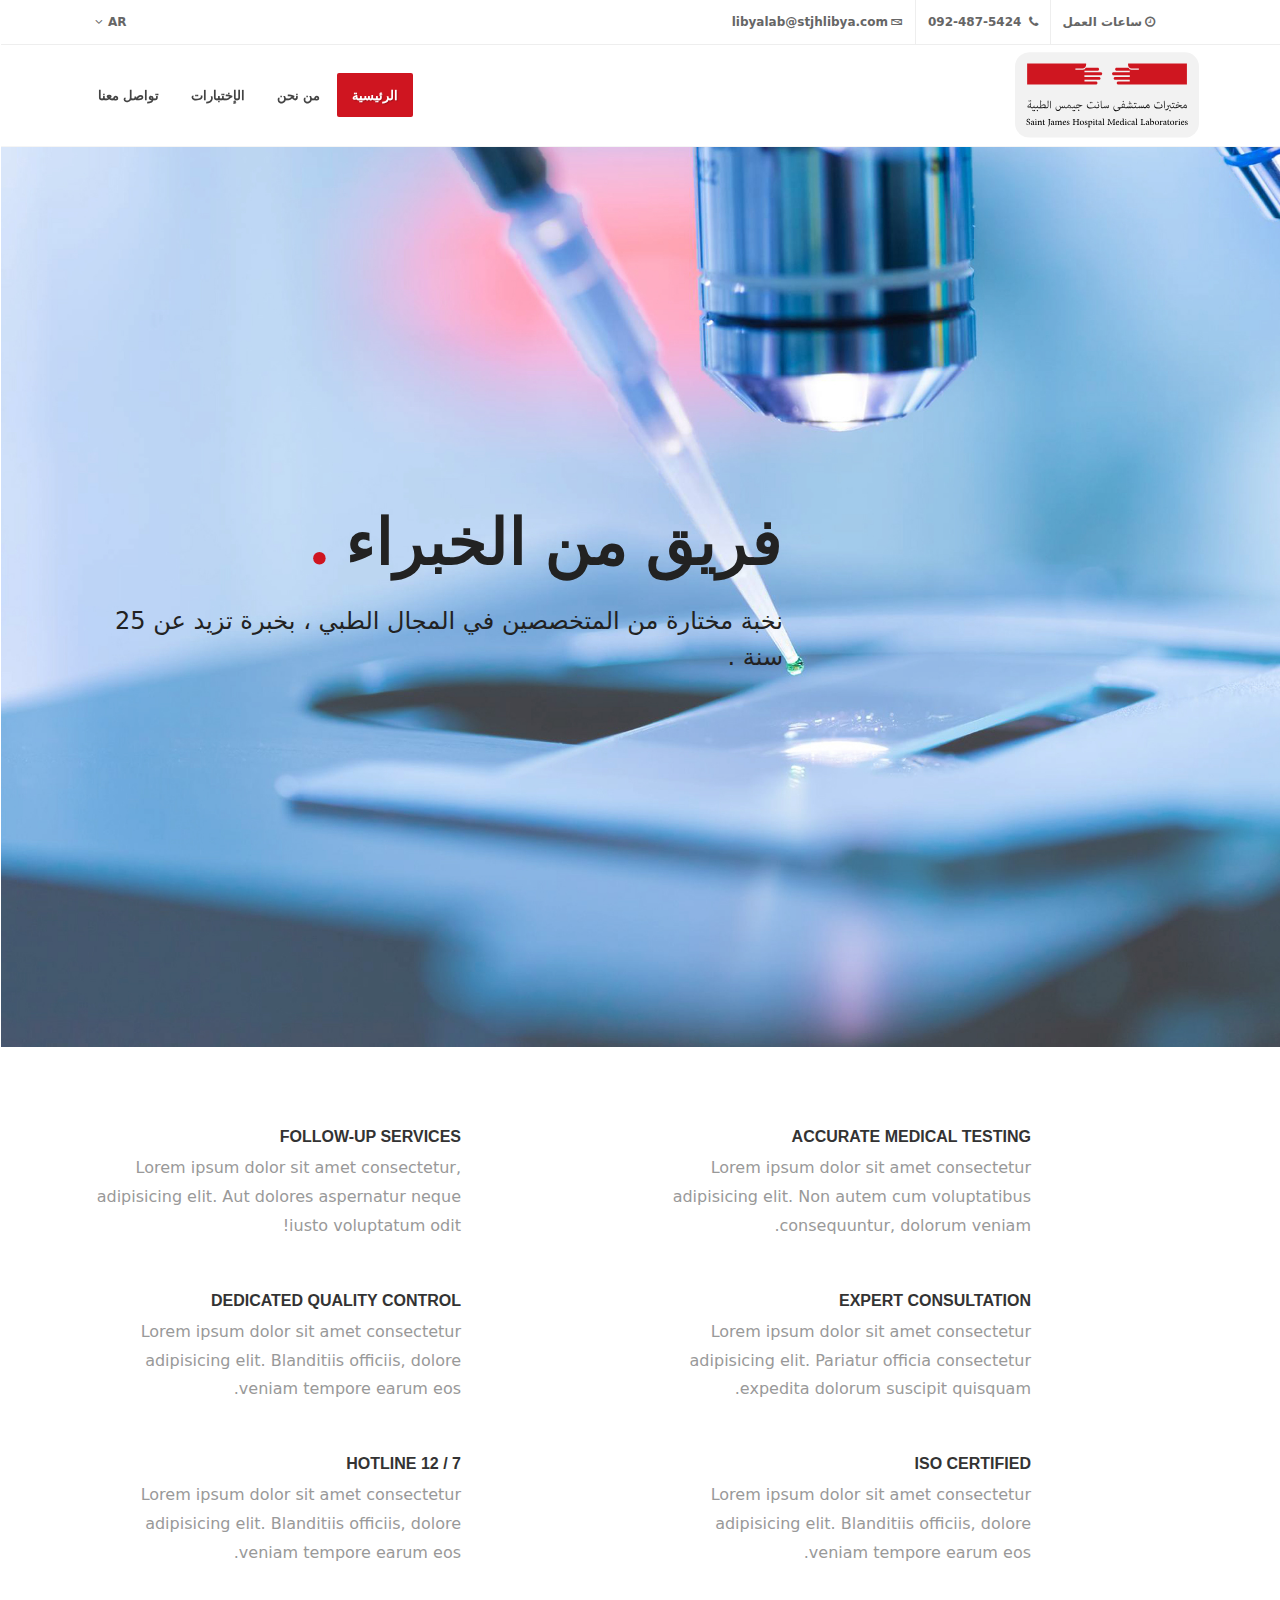
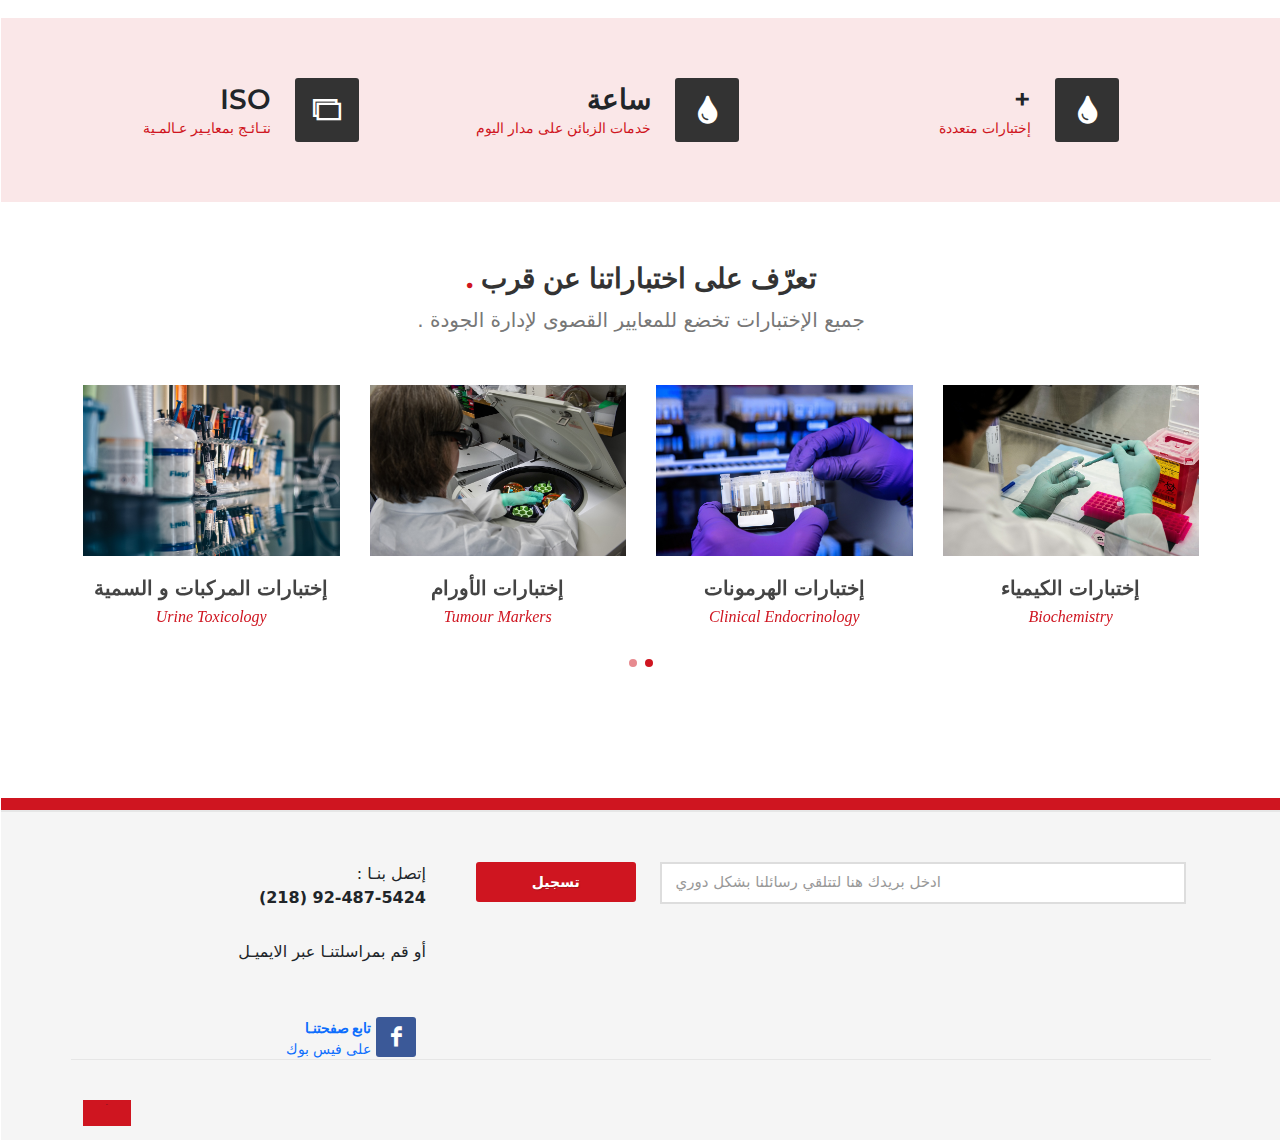
==== index.html @ 2f7a7bb4 "Add files via upload" ====
<!DOCTYPE html>
<html dir="rtl" lang="en-US">

<head>

	<meta http-equiv="content-type" content="text/html; charset=utf-8" />
	<meta name="author" content="3LM4Nd0d63//Crucible Graphics" />
	<meta name="author" content="sjhml" />
	<meta name="author" content="Saint James Hospital Medical Lab" />
	<meta name="author" content="Medical Lab Testing" />
	<meta name="author" content="Healthcare" />
	<meta name="author" content="Medical Analysis" />

	<!-- Stylesheets
	============================================= -->
	<link
		href="https://fonts.googleapis.com/css?family=Lato:300,400,400i,700|Montserrat:400,700|Crete+Round:400i&display=swap"
		rel="stylesheet" type="text/css" />
	<link rel="stylesheet" href="css/bootstrap.css" type="text/css" />
	<link rel="stylesheet" href="style.css" type="text/css" />
	<link rel="stylesheet" href="css/swiper.css" type="text/css" />

	<!-- Favicons
    ================================================== -->
	<link rel="shortcut icon" href="img/favicon.ico" type="image/x-icon">
	<link rel="apple-touch-icon" href="img/apple-touch-icon.png">
	<link rel="apple-touch-icon" sizes="72x72" href="img/apple-touch-icon-72x72.png">
	<link rel="apple-touch-icon" sizes="114x114" href="img/apple-touch-icon-114x114.png">

	<!-- Medical Demo Specific Stylesheet -->
	<link rel="stylesheet" href="medical/medical.css" type="text/css" />
	<!-- / -->

	<link rel="stylesheet" href="css/dark.css" type="text/css" />
	<link rel="stylesheet" href="css/font-icons.css" type="text/css" />
	<link rel="stylesheet" href="medical/css/medical-icons.css" type="text/css" />
	<link rel="stylesheet" href="css/animate.css" type="text/css" />
	<link rel="stylesheet" href="css/magnific-popup.css" type="text/css" />

	<link rel="stylesheet" href="medical/fonts.css" type="text/css" />

	<meta name="viewport" content="width=device-width, initial-scale=1" />

	<link rel="stylesheet" href="css/colors.css">

	<link rel="stylesheet" href="css/bootstrap-rtl.css">
	<link rel="stylesheet" href="style-rtl.css">

	<link rel="stylesheet" href="css/custom.css" type="text/css" />

	<!-- Document Title
	============================================= -->
	<!-- <title>مختبر مستشفى سانت جيمس الطبي</title> -->
	<title>الصفحة الرئيسية sjhml</title>

</head>

<body class="stretched page-transition rtl"
	data-loader-html="<div id='css3-spinner-svg-pulse-wrapper'><svg id='css3-spinner-svg-pulse' version='1.2' height='210' width='550' xmlns='https://www.w3.org/2000/svg' viewport='0 0 60 60' xmlns:xlink='https://www.w3.org/1999/xlink'><path id='css3-spinner-pulse' stroke='#DE6262' fill='none' stroke-width='2' stroke-linejoin='round' d='M0,90L250,90Q257,60 262,87T267,95 270,88 273,92t6,35 7,-60T290,127 297,107s2,-11 10,-10 1,1 8,-10T319,95c6,4 8,-6 10,-17s2,10 9,11h210' /></svg></div>">

	<!-- Document Wrapper
	============================================= -->
	<div id="wrapper" class="clearfix">

		<!-- Top Bar
		============================================= -->
		<div id="top-bar">
			<div class="container clearfix">

				<div class="row justify-content-between">
					<div class="col-12 col-md-auto d-none d-md-flex">

						<!-- Top Links
						============================================= -->
						<div class="top-links">
							<ul class="top-links-container">
								<li class="top-links-item">
									<a href="contact.html#content"><i class="icon-time"></i>ساعات العمل</a>
								</li>
								<li class="top-links-item">
									<a href="#"><i class="icon-phone3"></i> 092-487-5424</a>
								</li>
								<li class="top-links-item">
									<a href="contact.html#content" class="nott"><i
											class="icon-envelope2"></i>libyalab@stjhlibya.com</a>
								</li>
							</ul>
						</div><!-- .top-links end -->

					</div>

					<div class="col-12 col-md-auto">

						<!-- Top Links
						============================================= -->
						<div class="top-links">
							<ul class="top-links-container">
								<li class="top-links-item"><a href="#">
										<!-- <img src="images/icons/flags/libyan-flag.svg"alt="Arabic">  -->
										AR</a>
									<ul class="top-links-sub-menu">
										<li class="top-links-item"><a href="#"><a href="#"><img
														src="images/icons/flags/british-flag.svg" alt="English"> EN</a>
										</li>
									</ul>
								</li>
							</ul>
						</div><!-- .top-links end -->

					</div>
				</div>

			</div>
		</div><!-- #top-bar end -->

		<!-- Header
		============================================= -->
		<header id="header" data-menu-padding="28" data-sticky-menu-padding="8">
			<div id="header-wrap">
				<div class="container">
					<div class="header-row">

						<!-- Logo
						============================================= -->
						<div id="logo">
							<a href="index.html" class="standard-logo"><img src="medical/images/logo-medical.svg"
									alt="Canvas Logo"></a>
							<a href="index.html" class="retina-logo"><img src="medical/images/logo-medical@2x.svg"
									alt="Canvas Logo"></a>
						</div><!-- #logo end -->

						<div id="primary-menu-trigger">
							<svg class="svg-trigger" viewBox="0 0 100 100">
								<path
									d="m 30,33 h 40 c 3.722839,0 7.5,3.126468 7.5,8.578427 0,5.451959 -2.727029,8.421573 -7.5,8.421573 h -20">
								</path>
								<path d="m 30,50 h 40"></path>
								<path
									d="m 70,67 h -40 c 0,0 -7.5,-0.802118 -7.5,-8.365747 0,-7.563629 7.5,-8.634253 7.5,-8.634253 h 20">
								</path>
							</svg>
						</div>

						<!-- Primary Navigation
						============================================= -->
						<nav class="primary-menu style-3 menu-spacing-margin">
							<ul class="menu-container">
								<li class="menu-item current"><a class="menu-link" href="index.html">
										<div>الرئيسية</div>
									</a></li>
								<li class="menu-item"><a class="menu-link" href="about.html">
										<div>من نحن</div>
									</a></li>
								<li class="menu-item"><a class="menu-link" href="tests.html">
										<div>الإختبارات</div>
									</a></li>
								<li class="menu-item"><a class="menu-link" href="contact.html">
										<div>تواصل معنا</div>
									</a></li>
							</ul>
						</nav><!-- #primary-menu end -->

					</div>
				</div>
			</div>
			<div class="header-wrap-clone"></div>
		</header><!-- #header end -->

		<!-- Slider
		============================================= -->
		<section id="slider" class="slider-element swiper_wrapper min-vh-50 min-vh-md-100" data-loop="true"
			data-autoplay="5000">
			<div class="slider-inner">

				<div class="swiper-container swiper-parent">

					<div class="swiper-wrapper">
						<div class="swiper-slide">
							<div class="container">
								<div class="slider-caption slider-caption-right" style="max-width: 700px;">
									<div>
										<h2 data-animate="flipInX">فريق من الخبراء<span> .</span></h2>
										<p class="d-none d-sm-block" data-animate="flipInX" data-delay="500">
											نخبة مختارة من المتخصصين في المجال الطبي ، بخبرة تزيد عن 25 سنة .
										</p>
									</div>
								</div>
							</div>
							<div class="swiper-slide-bg" style="background-image: url('medical/images/slider/1.jpg');">
							</div>
						</div>
						<div class="swiper-slide">
							<div class="container">
								<div class="slider-caption">
									<div>
										<h2 data-animate="zoomIn">إختبارات<span> دقيقة</span> .</h2>
										<p class="d-none d-sm-block" data-animate="zoomIn" data-delay="500">
											تحاليل طبية بمعايير عالمية . صحتكم في أيدٍ أمينة .
										</p>
									</div>
								</div>
							</div>
							<div class="swiper-slide-bg" style="background-image: url('medical/images/slider/2.jpg');">
							</div>
						</div>
					</div>

				</div>

			</div>
		</section><!-- #slider end -->

		<!-- Content
		============================================= -->
		<section id="content" style="border-bottom: 12.5px solid #cf1520;">
			<div class="content-wrap">
				<div class="container clearfix">

					<div class="row col-mb-50 mb-0">
						<div class="col-sm-8 col-md-6">
							<div class="feature-box fbox-plain">
								<div class="fbox-icon" data-animate="bounceIn">
									<!-- <a href="#"><i class="icon-medical-i-cardiology"></i></a> -->
									<a href="#"><img class="round-box-icon" style="max-width:3rem;"
											src="./images/icons/sjhml/favicon-dot-0.svg"></a>
								</div>
								<div class="fbox-content">
									<h3>Accurate Medical Testing</h3>
									<p>Lorem ipsum dolor sit amet consectetur adipisicing elit. Non autem cum
										voluptatibus consequuntur, dolorum veniam.</p>
								</div>
							</div>
						</div>

						<div class="col-sm-8 col-md-6">
							<div class="feature-box fbox-plain">
								<div class="fbox-icon" data-animate="bounceIn" data-delay="200">
									<!-- <a href="#"><i class="icon-medical-i-social-services"></i></a> -->
									<a href="#"><img class="round-box-icon" style="max-width:3rem;"
											src="./images/icons/sjhml/favicon-dot-0.svg"></a>
								</div>
								<div class="fbox-content">
									<h3>Follow-Up Services</h3>
									<p>Lorem ipsum dolor sit amet consectetur, adipisicing elit. Aut dolores aspernatur
										neque iusto voluptatum odit!</p>
								</div>
							</div>
						</div>

						<div class="col-sm-8 col-md-6">
							<div class="feature-box fbox-plain">
								<div class="fbox-icon" data-animate="bounceIn" data-delay="400">
									<!-- <a href="#"><i class="icon-medical-i-neurology"></i></a> -->
									<a href="#"><img class="round-box-icon" style="max-width:3rem;"
											src="./images/icons/sjhml/favicon-dot-0.svg"></a>
								</div>
								<div class="fbox-content">
									<h3>Expert Consultation</h3>
									<p>Lorem ipsum dolor sit amet consectetur adipisicing elit. Pariatur officia
										consectetur expedita dolorum suscipit quisquam.</p>
								</div>
							</div>
						</div>

						<div class="col-sm-8 col-md-6">
							<div class="feature-box fbox-plain">
								<div class="fbox-icon" data-animate="bounceIn">
									<!-- <a href="#"><i class="icon-medical-i-dental"></i></a> -->
									<a href="#"><img class="round-box-icon" style="max-width:3rem;"
											src="./images/icons/sjhml/favicon-dot-0.svg"></a>
								</div>
								<div class="fbox-content">
									<h3>Dedicated Quality Control</h3>
									<p>Lorem ipsum dolor sit amet consectetur adipisicing elit. Blanditiis officiis,
										dolore veniam tempore earum eos.</p>
								</div>
							</div>
						</div>

						<div class="col-sm-8 col-md-6">
							<div class="feature-box fbox-plain">
								<div class="fbox-icon" data-animate="bounceIn" data-delay="200">
									<!-- <a href="#"><i class="icon-medical-i-imaging-root-category"></i></a> -->
									<a href="#"><img class="round-box-icon" style="max-width:3rem;"
											src="./images/icons/sjhml/favicon-dot-0.svg"></a>
								</div>
								<div class="fbox-content">
									<h3>ISO Certified</h3>
									<p>Lorem ipsum dolor sit amet consectetur adipisicing elit. Blanditiis officiis,
										dolore veniam tempore earum eos.</p>
								</div>
							</div>
						</div>

						<div class="col-sm-8 col-md-6">
							<div class="feature-box fbox-plain">
								<div class="fbox-icon" data-animate="bounceIn" data-delay="400">
									<!-- <a href="#"><i class="icon-medical-i-ambulance"></i></a> -->
									<a href="#"><img class="round-box-icon" style="max-width:3rem;"
											src="./images/icons/sjhml/favicon-dot-0.svg"></a>
								</div>
								<div class="fbox-content">
									<h3>Hotline 12 / 7</h3>
									<p>Lorem ipsum dolor sit amet consectetur adipisicing elit. Blanditiis officiis,
										dolore veniam tempore earum eos.</p>
								</div>
							</div>
						</div>
					</div>

				</div>

				<!-- <div class="section row p-0 align-items-stretch dark topmargin-sm">
					<div class="col-lg-5"
					style="background: url('medical/images/section-bg.jpg') center center no-repeat; background-size: cover; min-height: 250px;">
						<div>&nbsp;</div>
					</div>
					<div id="booking-appointment-form" class="col-lg-7 p-0">
						<div class="bg-color form-widget col-padding" data-loader="button">
							<h2>احجز موعدك القادم .</h2>
							<div class="form-result"></div>
							<form class="row mb-0" id="template-medical-form" name="template-medical-form"
								action="include/form.php" method="post">
								<div class="form-process">
									<div class="css3-spinner">
										<div class="css3-spinner-scaler"></div>
									</div>
								</div>
								<div class="col-md-8 form-group">
									<label for="template-medical-name">الإسم :</label>
									<input type="text" id="template-medical-name" name="template-medical-name"
									class="form-control not-dark required" value="">
								</div>
								<div class="col-md-4 form-group">
									<label for="template-medical-phone">الهاتف :</label>
									<input type="text" id="template-medical-phone" name="template-medical-phone"
										class="form-control not-dark required" value="">
									</div>
								<div class="w-100"></div>
								<div class="col-md-8 form-group">
									<label for="template-medical-email">البريد الالكتروني :</label>
									<input type="email" id="template-medical-email" name="template-medical-email"
										class="form-control not-dark required" value="">
								</div>
								<div class="col-md-4 form-group">
									<label for="template-medical-dob">تاريخ الميلاد :</label>
									<input type="text" id="template-medical-dob" name="template-medical-dob"
										class="form-control not-dark required" value="" placeholder="DD/MM/YYYY">
								</div>
								<div class="w-100"></div>
								<div class="col-md-5">
									<div class="row">
										<div class="col-12 form-group">
											<label for="template-medical-appoint-date">تاريخ الموعد :</label>
											<input type="text" id="template-medical-appoint-date"
												name="template-medical-appoint-date"
												class="form-control not-dark required" value=""
												placeholder="DD/MM/YYYY">
										</div>
										<div class="col-12 form-group">
											<label for="template-medical-second-booking">هل سبق لك الحجز هنا
												؟</label><br>
											<label class="rightmargin-sm">
												<input type="radio" id="template-medical-second-booking"
													name="template-medical-second-booking" value="yes">
												نعم
											</label>
											<label>
												<input type="radio" name="template-medical-second-booking" value="no"
													checked>
												لا
											</label>
										</div>
									</div>
								</div>
								<div class="col-md-7 form-group">
									<label for="template-medical-message">رسالتك :</label>
									<textarea id="template-medical-message" name="template-medical-message"
										class="form-control not-dark required" cols="30" rows="5"></textarea>
								</div>
								<div class="w-100"></div>
								<div class="col-12 form-group d-none">
									<input type="text" name="template-medical-botcheck" value="" />
								</div>
								<div class="col-12 form-group text-end">
									<button class="button button-white button-light button-rounded m-0" type="submit"
										value="submit">تأكـيد الحـجـز</button>
								</div>
								<input type="hidden" name="prefix" value="template-medical-">
							</form>

						</div>
					</div>
				</div> -->



				<!-- ============================================================================== -->
				<!-- ============================================================================== -->


				<!-- <style>
					.grid-filter.flex-column {
						border: 1px solid rgba(0, 0, 0, 0.07);
						border-radius: 4px;
					}

					.grid-filter.flex-column,
					.grid-filter.flex-column li {
						width: 100%;
					}

					.grid-filter.flex-column li a {
						padding: 14px 20px;
						font-size: 0.9375rem;
						text-align: left;
						border-left: 0;
						border-radius: 0;
						border-bottom: 1px solid rgba(0, 0, 0, 0.07);
					}

					.grid-filter.flex-column li:first-child a {
						border-radius: 4px 4px 0 0;
					}

					.grid-filter.flex-column li:last-child a {
						border-bottom: 0;
						border-radius: 0 0 4px 4px;
					}
				</style> -->

				<!-- ========================================================= -->
				<!-- ========================================================= -->
				<!-- ========================================================= -->
				<!-- ========================================================= -->

				<!-- <div class="container clearfix">

					<div class="row col-mb-50 mb-0">
						<div class="col-md-7">
							<div class="accordion accordion-lg clearfix">

								<div class="accordion-header">
									<div class="accordion-icon">
										<i class="accordion-closed icon-ok-circle"></i>
										<i class="accordion-open icon-remove-circle"></i>
									</div>
									<div class="accordion-title">
										إختبارات الكيمياء
									</div>
								</div>
								<div class="accordion-content clearfix">Donec sed odio dui. Nulla vitae elit libero, a
									pharetra augue. Nullam id dolor id nibh ultricies vehicula ut id elit. Integer
									posuere erat a ante venenatis dapibus posuere velit aliquet.</div>

								<div class="accordion-header">
									<div class="accordion-icon">
										<i class="accordion-closed icon-ok-circle"></i>
										<i class="accordion-open icon-remove-circle"></i>
									</div>
									<div class="accordion-title">
										إختبارات الفيروسات
									</div>
								</div>
								<div class="accordion-content clearfix">Integer posuere erat a ante venenatis dapibus
									posuere velit aliquet. Duis mollis, est non commodo luctus. Aenean lacinia bibendum
									nulla sed consectetur. Cras mattis consectetur purus sit amet fermentum.</div>

								<div class="accordion-header">
									<div class="accordion-icon">
										<i class="accordion-closed icon-ok-circle"></i>
										<i class="accordion-open icon-remove-circle"></i>
									</div>
									<div class="accordion-title">
										البكتيريا &amp; الفطريات
									</div>
								</div>
								<div class="accordion-content clearfix">Nullam id dolor id nibh ultricies vehicula ut id
									elit. Integer posuere erat a ante venenatis dapibus posuere velit aliquet. Duis
									mollis, est non commodo luctus. Aenean lacinia bibendum nulla sed consectetur.</div>

								<div class="accordion-header">
									<div class="accordion-icon">
										<i class="accordion-closed icon-ok-circle"></i>
										<i class="accordion-open icon-remove-circle"></i>
									</div>
									<div class="accordion-title">
										إختبارات الدم
									</div>
								</div>
								<div class="accordion-content clearfix">Nullam id dolor id nibh ultricies vehicula ut id
									elit. Integer posuere erat a ante venenatis dapibus posuere velit aliquet. Duis
									mollis, est non commodo luctus. Aenean lacinia bibendum nulla sed consectetur.</div>

								<div class="accordion-header">
									<div class="accordion-icon">
										<i class="accordion-closed icon-ok-circle"></i>
										<i class="accordion-open icon-remove-circle"></i>
									</div>
									<div class="accordion-title">
										حساسية الأطعمة
									</div>
								</div>
								<div class="accordion-content clearfix">Nullam id dolor id nibh ultricies vehicula ut id
									elit. Integer posuere erat a ante venenatis dapibus posuere velit aliquet. Duis
									mollis, est non commodo luctus. Aenean lacinia bibendum nulla sed consectetur.</div>

							</div>
						</div> -->

				<!-- <div class="col-md-5">
							<h4>Patient Testimonials<span>.</span></h4>
							<ul class="testimonials-grid grid-1">
								<li class="grid-item pt-0">
									<div class="testimonial">
										<div class="testi-image">
											<a href="#"><img src="images/testimonials/1.jpg"
													alt="Customer Testimonails"></a>
										</div>
										<div class="testi-content">
											<p>Incidunt deleniti blanditiis quas aperiam recusandae consequatur ullam
												quibusdam cum libero illo rerum repellendus!</p>
											<div class="testi-meta">
												John Doe
												<span>XYZ Inc.</span>
											</div>
										</div>
									</div>
								</li>
								<li class="grid-item pb-0">
									<div class="testimonial">
										<div class="testi-image">
											<a href="#"><img src="images/testimonials/2.jpg"
													alt="Customer Testimonails"></a>
										</div>
										<div class="testi-content">
											<p>Natus voluptatum enim quod necessitatibus quis expedita harum provident
												eos obcaecati id culpa corporis molestias.</p>
											<div class="testi-meta">
												Collis Ta'eed
												<span>Envato Inc.</span>
											</div>
										</div>
									</div>
								</li>
							</ul>
							<div class="w-100 text-end">
								<a href="#" class="button button-mini button-rounded me-0">More Patient Feedbacks...</a>
							</div>
						</div> -->


				<div class="section mt-0" style="background:  rgb(207, 21, 32,0.1)">
					<div class="container clearfix">

						<div class="row">
							<div class="col-lg-4 col-md-6">
								<div class="feature-box fbox-dark fbox-rounded fbox-effect clearfix">
									<div class="fbox-icon">
										<a href="#"><i class="icon-tint i-alt"></i></a>
									</div>
									<div class="fbox-content">
										<div class="counter counter-small"><span data-from="100" data-to="450"
												data-refresh-interval="30" data-speed="3000"></span>+</div>
										<h5 class="m-0 color">إختبارات متعددة</h5>
										<div class="d-block d-md-block d-lg-none bottommargin"></div>
									</div>
								</div>
							</div>

							<div class="col-lg-4 col-md-6">
								<div class="feature-box fbox-dark fbox-rounded fbox-effect clearfix">
									<div class="fbox-icon">
										<a href="#"><i class="icon-tint i-alt"></i></a>
									</div>
									<div class="fbox-content">
										<div class="counter counter-small"><span data-from="1" data-to="12"
												data-refresh-interval="300" data-speed="1000"></span> ساعة </div>
										<h5 class="m-0 color">خدمات الزبائن على مدار اليوم</h5>
										<div class="d-block d-md-none bottommargin"></div>
									</div>
								</div>
							</div>

							<div class="col-lg-4 col-md-6">
								<div class="feature-box fbox-dark fbox-rounded fbox-effect clearfix">
									<div class="fbox-icon">
										<a href="#"><i class="icon-stack i-alt"></i></a>
									</div>
									<div class="fbox-content">
										<div class="counter counter-small"><span data-from="100" data-to="15189"
												data-refresh-interval="40" data-speed="4000"></span> ISO </div>
										<h5 class="m-0 color">نتـائـج بمعايـير عـالمـية</h5>
										<div class="d-block d-md-block d-lg-none bottommargin"></div>
									</div>
								</div>
							</div>

							<!-- 	<div class="col-lg-3 col-md-6">
										<div class="feature-box fbox-dark fbox-rounded fbox-effect clearfix">
											<div class="fbox-icon">
												<a href="#"><i class="icon-text-width i-alt"></i></a>
											</div>
											<div class="fbox-content">
												<div class="counter counter-small"><span data-from="100" data-to="2213"
														data-refresh-interval="110" data-speed="3500"></span>+</div>
												<h5 class="m-0 color">Lives Saved</h5>
											</div>
										</div>
									</div> -->
						</div>

					</div>
				</div>

				<div class="container clearfix mb-5">
					<div class="heading-block center border-bottom-0">
						<h3>تعرّف على اختباراتنا عن قرب <span>.</span></h3>
						<span>جميع الإختبارات تخضع للمعايير القصوى لإدارة الجودة .</span>
					</div>

					<div id="oc-team" class="owl-carousel team-carousel carousel-widget" data-margin="30"
						data-nav="true" data-pagi="true" data-items-xs="1" data-items-sm="2" data-items-lg="3"
						data-items-xl="4">

						<div class="team">

							<div class="team-image" data-tilt data-tilt-reverse="true" data-tilt-glare
								data-tilt-max-glare="0.8">

								<img src="medical/images/doctors/1.jpg" alt="Biochemistry">
							</div>
							<div class="team-desc">
								<div class="team-title">
									<a href="tests.html#content">
										<h4>إختبارات الكيمياء</h4><span>Biochemistry</span>
									</a>
								</div>
							</div>
						</div>

						<div class="team">

							<div class="team-image" data-tilt data-tilt-reverse="true" data-tilt-glare
								data-tilt-max-glare="0.8">

								<img src="medical/images/doctors/2.jpg" alt="Clinical Endocrinology">
							</div>
							<div class="team-desc">
								<div class="team-title">
									<a href="tests.html#content">
										<h4>إختبارات الهرمونات</h4><span>Clinical Endocrinology</span>
									</a>
								</div>
							</div>
						</div>

						<div class="team">

							<div class="team-image" data-tilt data-tilt-reverse="true" data-tilt-glare
								data-tilt-max-glare="0.8">

								<img src="medical/images/doctors/3.jpg" alt="Tumour Markers">
							</div>
							<div class="team-desc">
								<div class="team-title">
									<a href="tests.html#content">
										<h4>إختبارات الأورام</h4><span>Tumour Markers</span>
									</a>
								</div>
							</div>
						</div>

						<div class="team">

							<div class="team-image" data-tilt data-tilt-reverse="true" data-tilt-glare
								data-tilt-max-glare="0.8">

								<img src="medical/images/doctors/4.jpg" alt="Urine Toxicology">
							</div>
							<div class="team-desc">
								<div class="team-title">
									<a href="tests.html#content">
										<h4>إختبارات المركبات و السمية</h4><span>Urine Toxicology</span>
									</a>
								</div>
							</div>
						</div>

						<div class="team">

							<div class="team-image" data-tilt data-tilt-reverse="true" data-tilt-glare
								data-tilt-max-glare="0.8">

								<img src="medical/images/doctors/6.jpg" alt="Haematology">
							</div>
							<div class="team-desc">
								<div class="team-title">
									<a href="tests.html#content">
										<h4>إختبارات الدم</h4><span>Haematology</span>
									</a>
								</div>
							</div>
						</div>

						<div class="team">

							<div class="team-image" data-tilt data-tilt-reverse="true" data-tilt-glare
								data-tilt-max-glare="0.8">

								<img src="medical/images/doctors/7.jpg" alt="Food Intolerance">
							</div>
							<div class="team-desc">
								<div class="team-title">
									<a href="tests.html#content">
										<h4>حساسية الأطعمة</h4><span>Food Intolerance</span>
									</a>
								</div>
							</div>
						</div>

						<div class="team">

							<div class="team-image" data-tilt data-tilt-reverse="true" data-tilt-glare
								data-tilt-max-glare="0.8">

								<img src="medical/images/doctors/8.jpg" alt="Microbiology">
							</div>
							<div class="team-desc">
								<div class="team-title">
									<a href="tests.html#content">
										<h4>إختبارات الميكروبات</h4><span>Microbiology</span>
									</a>
								</div>
							</div>
						</div>

						<div class="team">

							<div class="team-image" data-tilt data-tilt-reverse="true" data-tilt-glare
								data-tilt-max-glare="0.8">

								<img src="medical/images/doctors/9.jpg" alt="Immunology">
							</div>
							<div class="team-desc">
								<div class="team-title">
									<a href="tests.html#content">
										<h4>إختبارات المناعة</h4><span>Immunology</span>
									</a>
								</div>
							</div>
						</div>

					</div>

				</div>
			</div>
		</section><!-- #content end -->
	</div><!-- Document Wrapper end -->


	<!-- Footer
		============================================= -->
	<footer id="footer" style="background-color: #F5F5F5; border-top: 2px solid rgba(0,0,0,0.06);">
		<div class="container" style="border-bottom: 1px solid rgba(0,0,0,0.06);">

			<!-- Footer Widgets
			============================================= -->

			<div class="row gutter-50 col-mb-50">
				<div class="col-md-8" style="padding-bottom:0;">

					<div class=" widget clearfix">

						<div class="widget-subscribe-form-result"></div>
						<form id="widget-subscribe-form" action="include/subscribe.php" method="post"
							class="mb-0 row clearfix">
							<div class="col-lg-9">
								<input type="email" id="widget-subscribe-form-email" name="widget-subscribe-form-email"
									class="sm-form-control required email"
									placeholder="ادخل بريدك هنا لتتلقي رسائلنا بشكل دوري">
							</div>
							<div class="col-lg-3">
								<button class="button button-rounded m-0 center w-100" type="submit">تسجيل</button>
							</div>
						</form>

					</div>

				</div>

				<div class="col-md-4">
					<!-- bottom left start -->

					<div class="widget">

						<div class="row col-mb-30">
							<div class="col-lg-12">
								<div class="footer-small-contacts">
									<span> إتصل بنـا : </span><br>
									<strong> 92-487-5424 (218) </strong>
								</div>
							</div>
							<div class="col-lg-12">
								<div class="footer-small-contacts">
									<span>أو قم بمراسلتنـا عبر الايميـل </span>
									<!-- libyalab@stjhlibya.com -->
								</div>
							</div>
						</div>

					</div>

					<div class="widget subscribe-widget clearfix">

						<div class="row col-mb-30">
							<div class="col-sm-6 col-md-12 col-lg-6 clearfix">
								<a href="https://www.facebook.com/sjhml/"
									class="social-icon si-dark si-colored si-facebook mb-0" style="margin-right: 10px;">
									<i class="icon-facebook"></i>
									<i class="icon-facebook"></i>
								</a>
								<a href="https://www.facebook.com/sjhml/"><small
										style="display: block; margin-top: 3px;"><strong> تابع
											صفحتنـا </strong><br> على فيس بوك </small></a>
							</div>
							<!-- <div class="col-sm-6 col-md-12 col-lg-6 clearfix">
									<a href="#" class="social-icon si-dark si-colored si-rss mb-0"
										style="margin-right: 10px;">
										<i class="icon-rss"></i>
										<i class="icon-rss"></i>
									</a>
									<a href="#"><small
											style="display: block; margin-top: 3px;"><strong>Subscribe</strong><br>to
											RSS Feeds</small></a>
								</div> -->
						</div>

					</div>

				</div> <!-- bottom left end -->

			</div>
		</div>

		<!-- Copyrights
		============================================= -->
		<div id="copyrights" class="bg-transparent">
			<div class="container clearfix">

				<div class="row col-mb-30">

					<!-- <div id="author-2021" class="col-md-6 text-center text-md-start">
							جميع الحقوق محفوظة &copy; 2021 Crucible Graphics .<br>
							<div class="copyright-links"><a href="#">Terms of Use</a> / <a href="#">Privacy Policy</a>
						</div>
						</div> -->
					<img style="max-width:72px;margin-right:auto;margin-top: 0;margin-bottom: 0;" src="./img/ml250.gif"
						alt="">
					<!-- <div class="col-md-6 text-center text-md-start">
					</div> -->

					<!-- <div class="col-md-6 text-center text-md-end">
							<div class="copyrights-menu copyright-links clearfix">
								<a href="#"> الرئيسية </a>/<a href="#">من نحن</a>/<a href="#">الإختبارات</a>/<a
									href="#">المواعيد</a>/<a href="#">الاختصاصات</a>/<a href="#">تواصل معنا</a>
							</div>
						</div> -->
				</div>

			</div>
		</div><!-- #copyrights end -->
	</footer><!-- #footer end -->



	</div><!-- #wrapper end -->

	<!-- Go To Top
	============================================= -->
	<div id="gotoTop" class="icon-angle-up rounded-circle"></div>

	<!-- JavaScripts
	============================================= -->
	<script src="js/jquery.js"></script>
	<script src="js/plugins.min.js"></script>

	<script src="./js/vanilla-tilt.min.js"></script>

	<!-- Footer Scripts
	============================================= -->
	<script src="js/functions.js"></script>

</body>

</html>
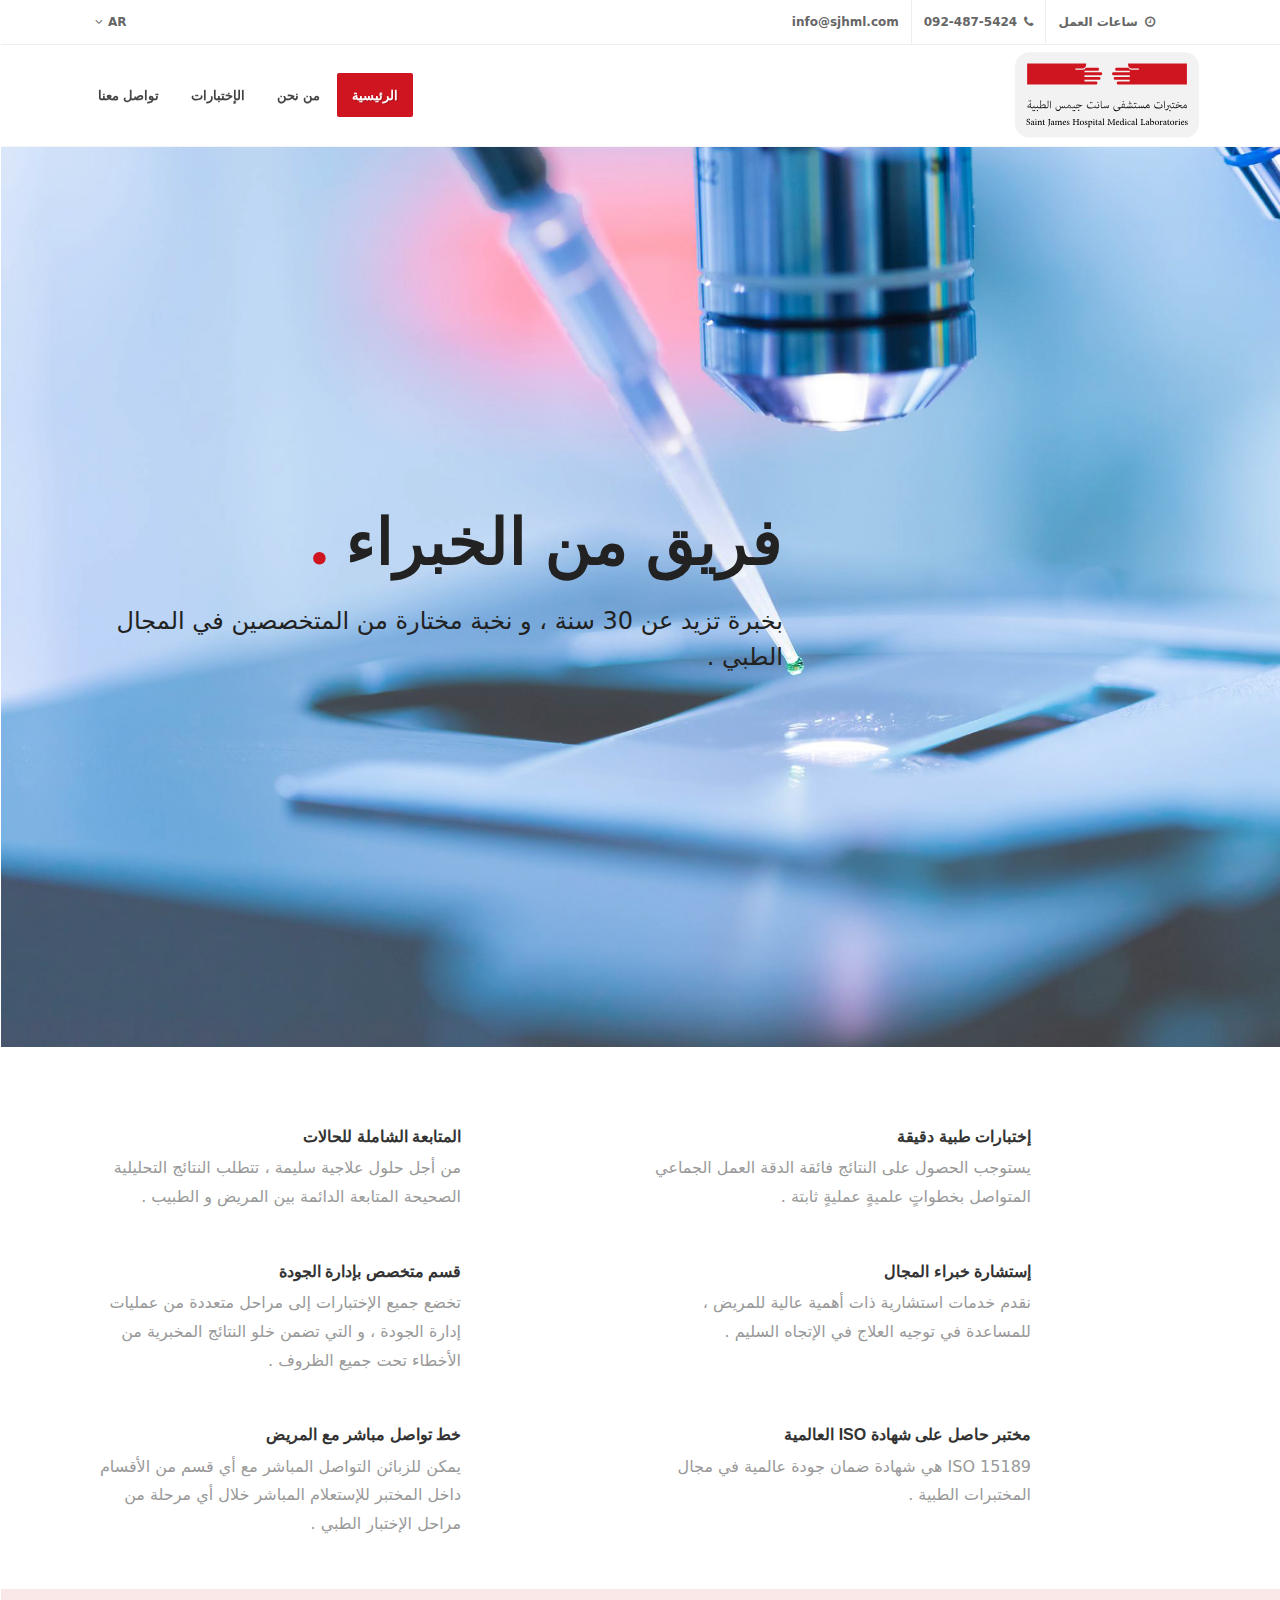
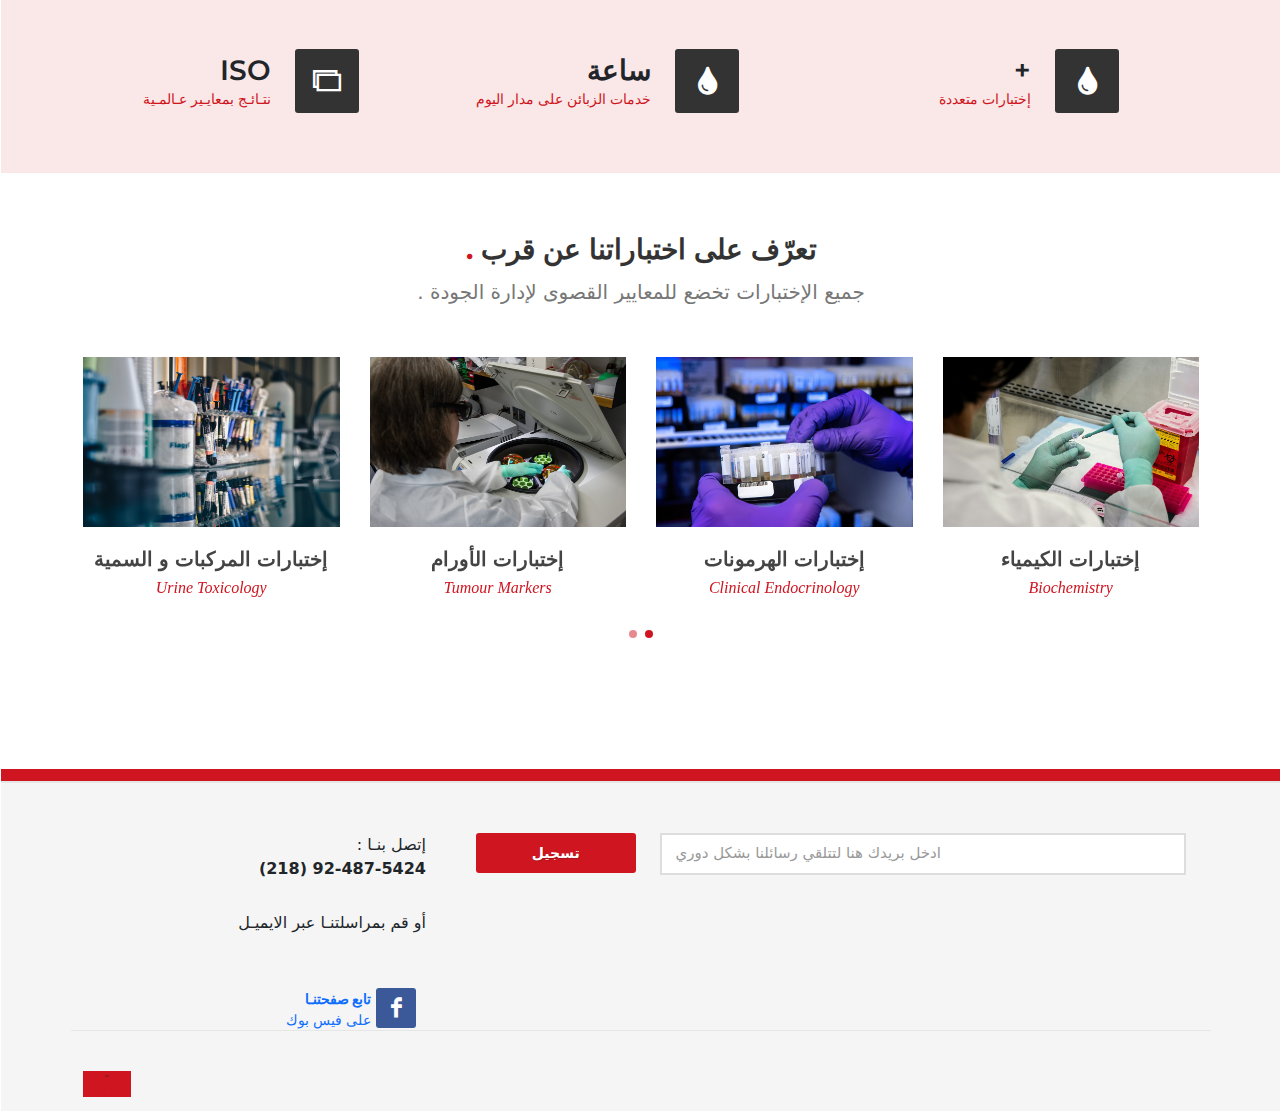
==== commit 0914c9ca: "Add files via upload" ====
--- a/index.html
+++ b/index.html
@@ -75,14 +75,21 @@
 						<div class="top-links">
 							<ul class="top-links-container">
 								<li class="top-links-item">
-									<a href="contact.html#content"><i class="icon-time"></i>ساعات العمل</a>
+									<a href="contact.html#content"><i class="icon-time"></i>
+										ساعات العمل
+									</a>
 								</li>
 								<li class="top-links-item">
-									<a href="#"><i class="icon-phone3"></i> 092-487-5424</a>
+									<a href="#"><i class="icon-phone3"></i>
+										092-487-5424
+									</a>
 								</li>
 								<li class="top-links-item">
-									<a href="contact.html#content" class="nott"><i
-											class="icon-envelope2"></i>libyalab@stjhlibya.com</a>
+									<a href="contact.html#content" class="nott">
+										<iclass="icon-envelope2"></i>
+											info@sjhml.com
+											<!-- libyalab@stjhlibya.com -->
+									</a>
 								</li>
 							</ul>
 						</div><!-- .top-links end -->
@@ -181,7 +188,7 @@
 									<div>
 										<h2 data-animate="flipInX">فريق من الخبراء<span> .</span></h2>
 										<p class="d-none d-sm-block" data-animate="flipInX" data-delay="500">
-											نخبة مختارة من المتخصصين في المجال الطبي ، بخبرة تزيد عن 25 سنة .
+											بخبرة تزيد عن 30 سنة ، و نخبة مختارة من المتخصصين في المجال الطبي .
 										</p>
 									</div>
 								</div>
@@ -195,7 +202,8 @@
 									<div>
 										<h2 data-animate="zoomIn">إختبارات<span> دقيقة</span> .</h2>
 										<p class="d-none d-sm-block" data-animate="zoomIn" data-delay="500">
-											تحاليل طبية بمعايير عالمية . صحتكم في أيدٍ أمينة .
+											تحاليل طبية بمعايير عالمية .
+											<br> صحتكم في أيدٍ أمينة .
 										</p>
 									</div>
 								</div>
@@ -225,9 +233,11 @@
 											src="./images/icons/sjhml/favicon-dot-0.svg"></a>
 								</div>
 								<div class="fbox-content">
-									<h3>Accurate Medical Testing</h3>
-									<p>Lorem ipsum dolor sit amet consectetur adipisicing elit. Non autem cum
-										voluptatibus consequuntur, dolorum veniam.</p>
+									<h3>إختبارات طبية دقيقة</h3>
+									<p>
+										يستوجب الحصول على النتائج فائقة الدقة العمل الجماعي المتواصل بخطواتٍ علميةٍ
+										عمليةٍ ثابتة .
+									</p>
 								</div>
 							</div>
 						</div>
@@ -240,9 +250,11 @@
 											src="./images/icons/sjhml/favicon-dot-0.svg"></a>
 								</div>
 								<div class="fbox-content">
-									<h3>Follow-Up Services</h3>
-									<p>Lorem ipsum dolor sit amet consectetur, adipisicing elit. Aut dolores aspernatur
-										neque iusto voluptatum odit!</p>
+									<h3>المتابعة الشاملة للحالات</h3>
+									<p>
+										من أجل حلول علاجية سليمة ، تتطلب النتائج التحليلية الصحيحة المتابعة الدائمة بين
+										المريض و الطبيب .
+									</p>
 								</div>
 							</div>
 						</div>
@@ -255,9 +267,11 @@
 											src="./images/icons/sjhml/favicon-dot-0.svg"></a>
 								</div>
 								<div class="fbox-content">
-									<h3>Expert Consultation</h3>
-									<p>Lorem ipsum dolor sit amet consectetur adipisicing elit. Pariatur officia
-										consectetur expedita dolorum suscipit quisquam.</p>
+									<h3>إستشارة خبراء المجال</h3>
+									<p>
+										نقدم خدمات استشارية ذات أهمية عالية للمريض ، للمساعدة في توجيه العلاج في الإتجاه
+										السليم .
+									</p>
 								</div>
 							</div>
 						</div>
@@ -270,9 +284,11 @@
 											src="./images/icons/sjhml/favicon-dot-0.svg"></a>
 								</div>
 								<div class="fbox-content">
-									<h3>Dedicated Quality Control</h3>
-									<p>Lorem ipsum dolor sit amet consectetur adipisicing elit. Blanditiis officiis,
-										dolore veniam tempore earum eos.</p>
+									<h3>قسم متخصص بإدارة الجودة</h3>
+									<p>
+										تخضع جميع الإختبارات إلى مراحل متعددة من عمليات إدارة الجودة ، و التي تضمن خلو
+										النتائج المخبرية من الأخطاء تحت جميع الظروف .
+									</p>
 								</div>
 							</div>
 						</div>
@@ -285,9 +301,10 @@
 											src="./images/icons/sjhml/favicon-dot-0.svg"></a>
 								</div>
 								<div class="fbox-content">
-									<h3>ISO Certified</h3>
-									<p>Lorem ipsum dolor sit amet consectetur adipisicing elit. Blanditiis officiis,
-										dolore veniam tempore earum eos.</p>
+									<h3>مختبر حاصل على شهادة ISO العالمية</h3>
+									<p>
+										ISO 15189 هي شهادة ضمان جودة عالمية في مجال المختبرات الطبية .
+									</p>
 								</div>
 							</div>
 						</div>
@@ -300,9 +317,11 @@
 											src="./images/icons/sjhml/favicon-dot-0.svg"></a>
 								</div>
 								<div class="fbox-content">
-									<h3>Hotline 12 / 7</h3>
-									<p>Lorem ipsum dolor sit amet consectetur adipisicing elit. Blanditiis officiis,
-										dolore veniam tempore earum eos.</p>
+									<h3>خط تواصل مباشر مع المريض</h3>
+									<p>
+										يمكن للزبائن التواصل المباشر مع أي قسم من الأقسام داخل المختبر للإستعلام المباشر
+										خلال أي مرحلة من مراحل الإختبار الطبي .
+									</p>
 								</div>
 							</div>
 						</div>
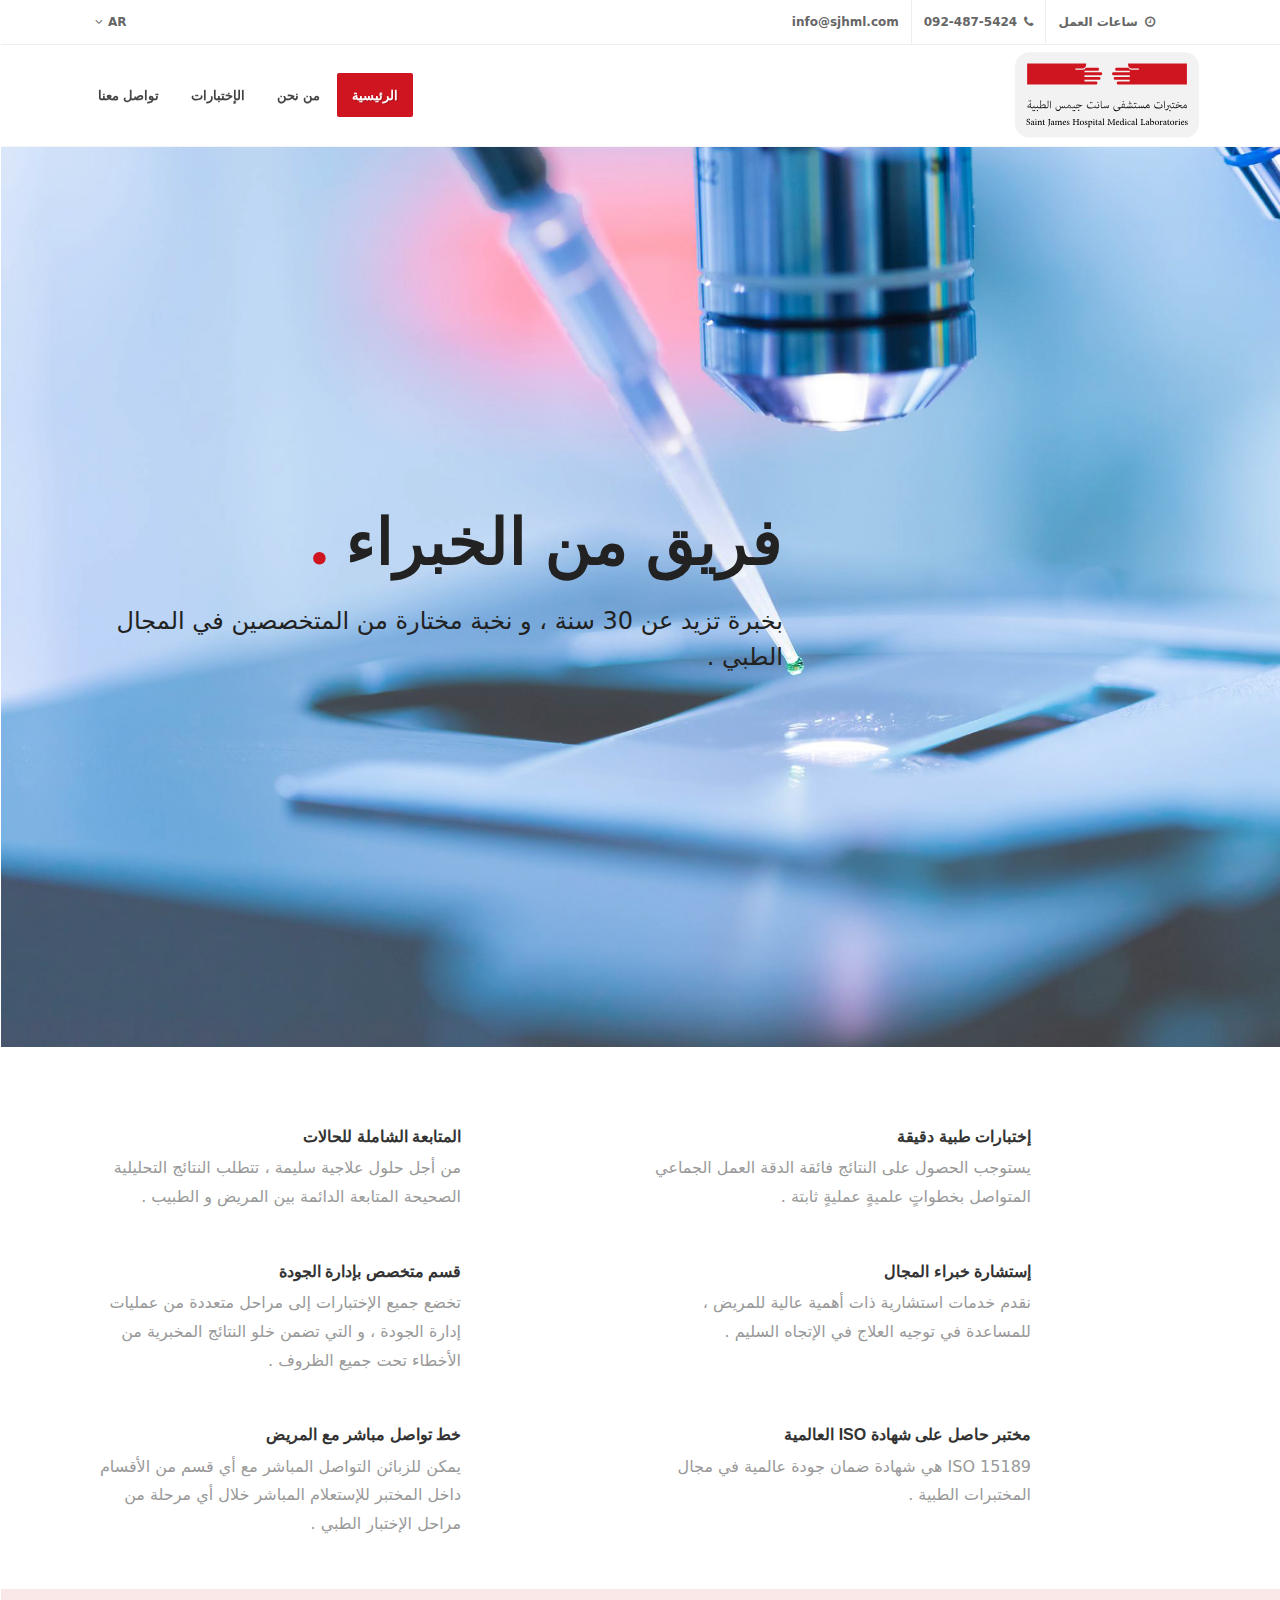
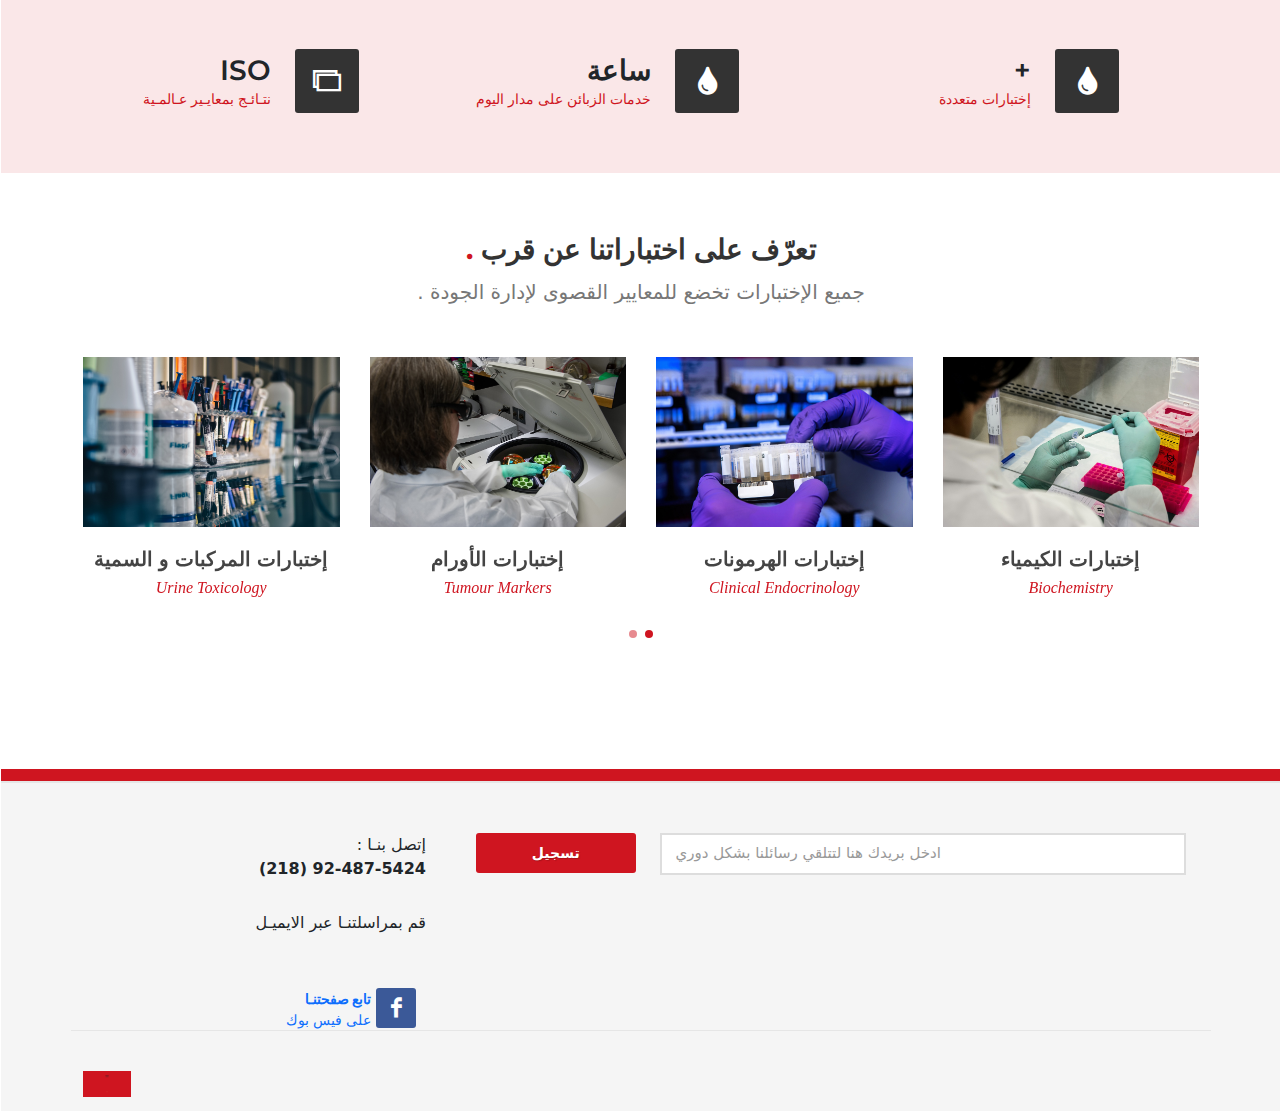
==== commit 6e6bfe43: "Add files via upload" ====
--- a/index.html
+++ b/index.html
@@ -822,7 +822,7 @@
 							</div>
 							<div class="col-lg-12">
 								<div class="footer-small-contacts">
-									<span>أو قم بمراسلتنـا عبر الايميـل </span>
+									<span> قم بمراسلتنـا عبر الايميـل </span>
 									<!-- libyalab@stjhlibya.com -->
 								</div>
 							</div>
--- a/css/custom.css
+++ b/css/custom.css
@@ -103,3 +103,7 @@
 .round-box-icon:hover {
   filter: sepia();
 }
+
+.fbox-content > h3 {
+  font-family: "Segoe UI", Tahoma, Geneva, Verdana, sans-serif;
+}
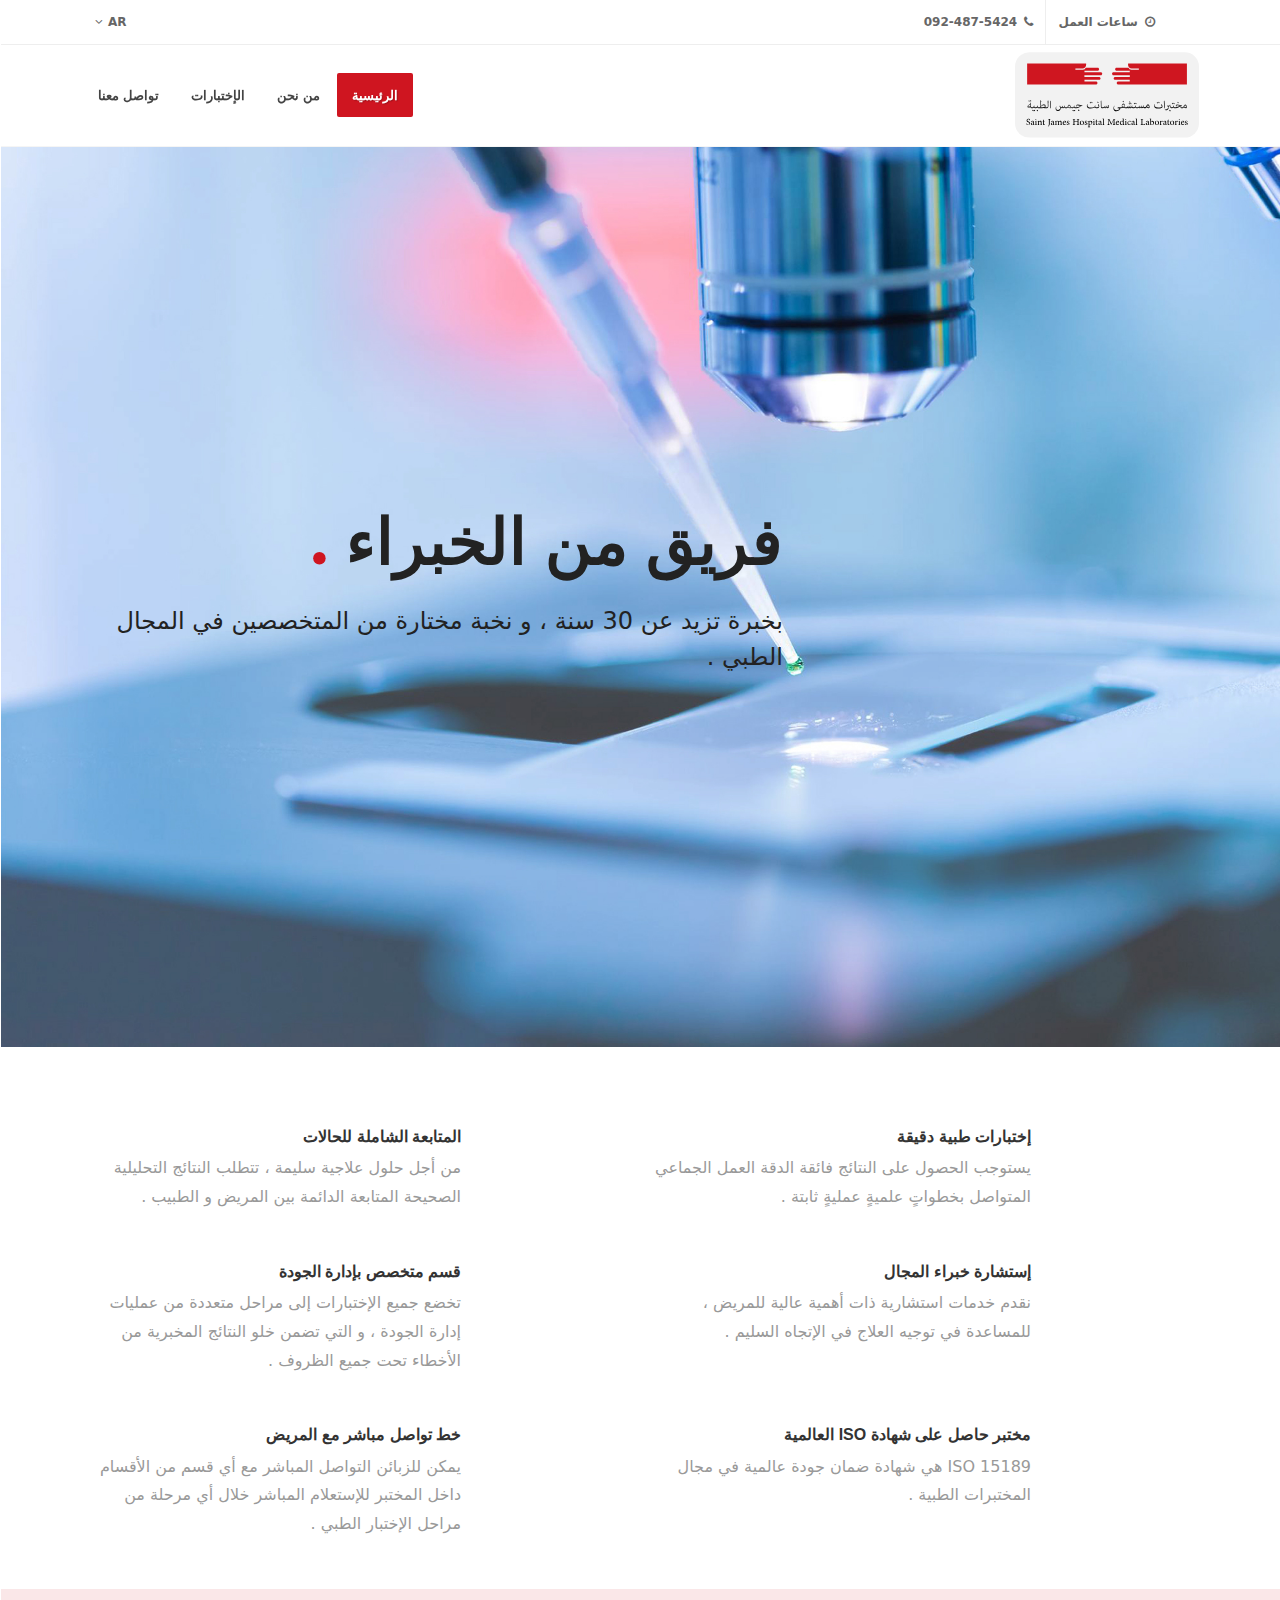
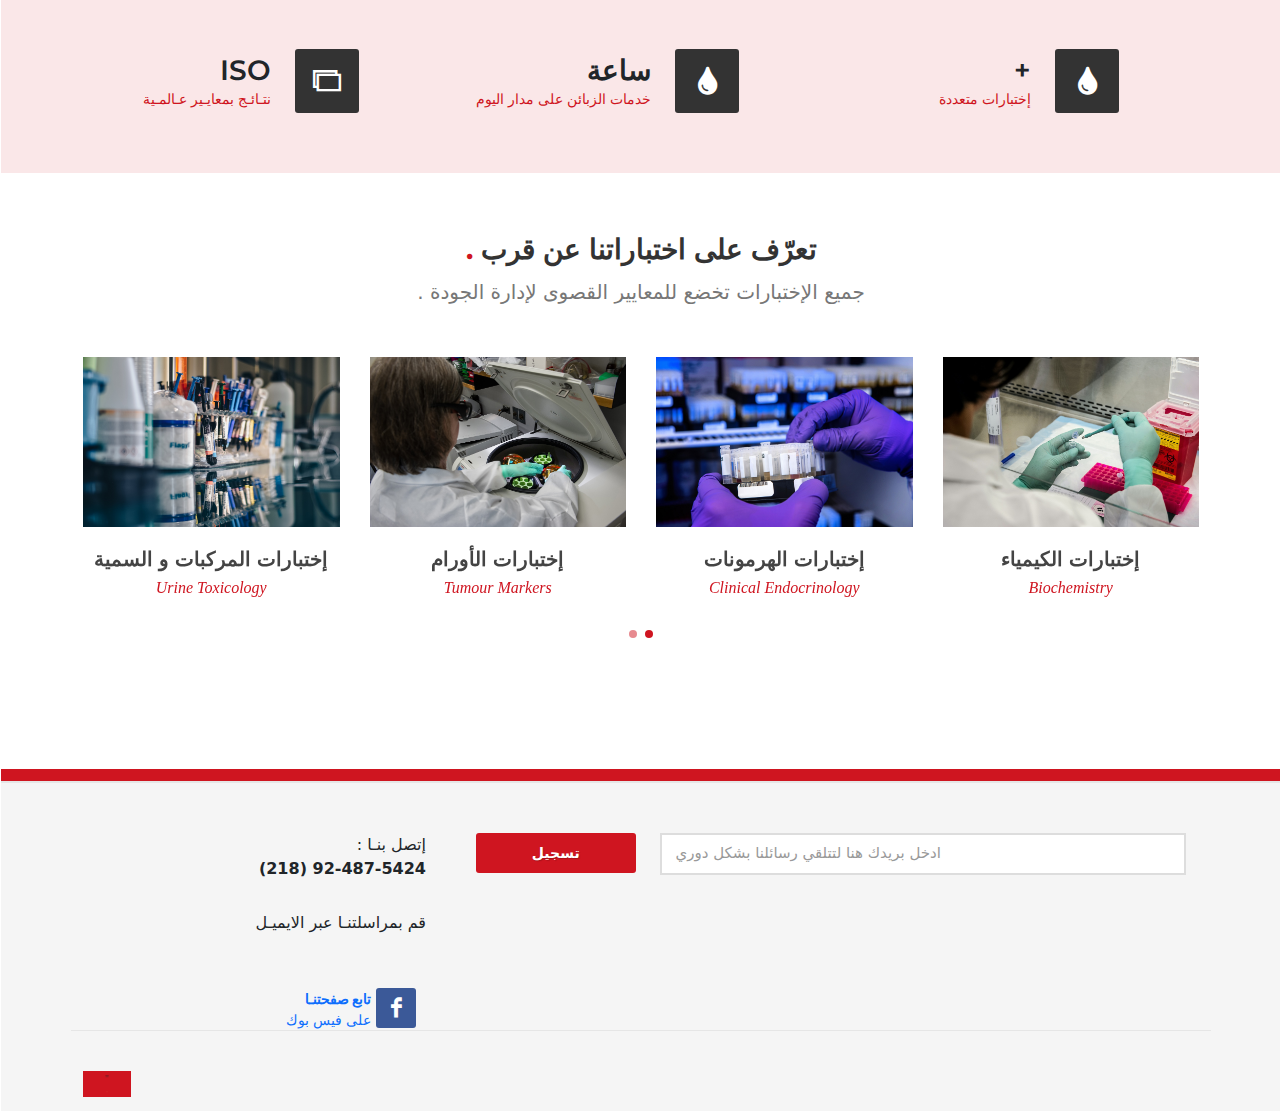
==== commit 244e1cfe: "Add files via upload" ====
--- a/index.html
+++ b/index.html
@@ -68,7 +68,8 @@
 			<div class="container clearfix">
 
 				<div class="row justify-content-between">
-					<div class="col-12 col-md-auto d-none d-md-flex">
+					<!-- <div class="col-12 col-md-auto d-none d-md-flex"> -->
+					<div class="col-12 col-md-auto">
 
 						<!-- Top Links
 						============================================= -->
@@ -80,16 +81,16 @@
 									</a>
 								</li>
 								<li class="top-links-item">
-									<a href="#"><i class="icon-phone3"></i>
+									<a href="#" onclick="window.open('tel:0924875424')"><i class="icon-phone3"></i>
 										092-487-5424
 									</a>
 								</li>
 								<li class="top-links-item">
-									<a href="contact.html#content" class="nott">
+									<!-- <a href="contact.html#content" class="nott">
 										<iclass="icon-envelope2"></i>
 											info@sjhml.com
-											<!-- libyalab@stjhlibya.com -->
-									</a>
+										</a> -->
+									<!-- libyalab@stjhlibya.com -->
 								</li>
 							</ul>
 						</div><!-- .top-links end -->
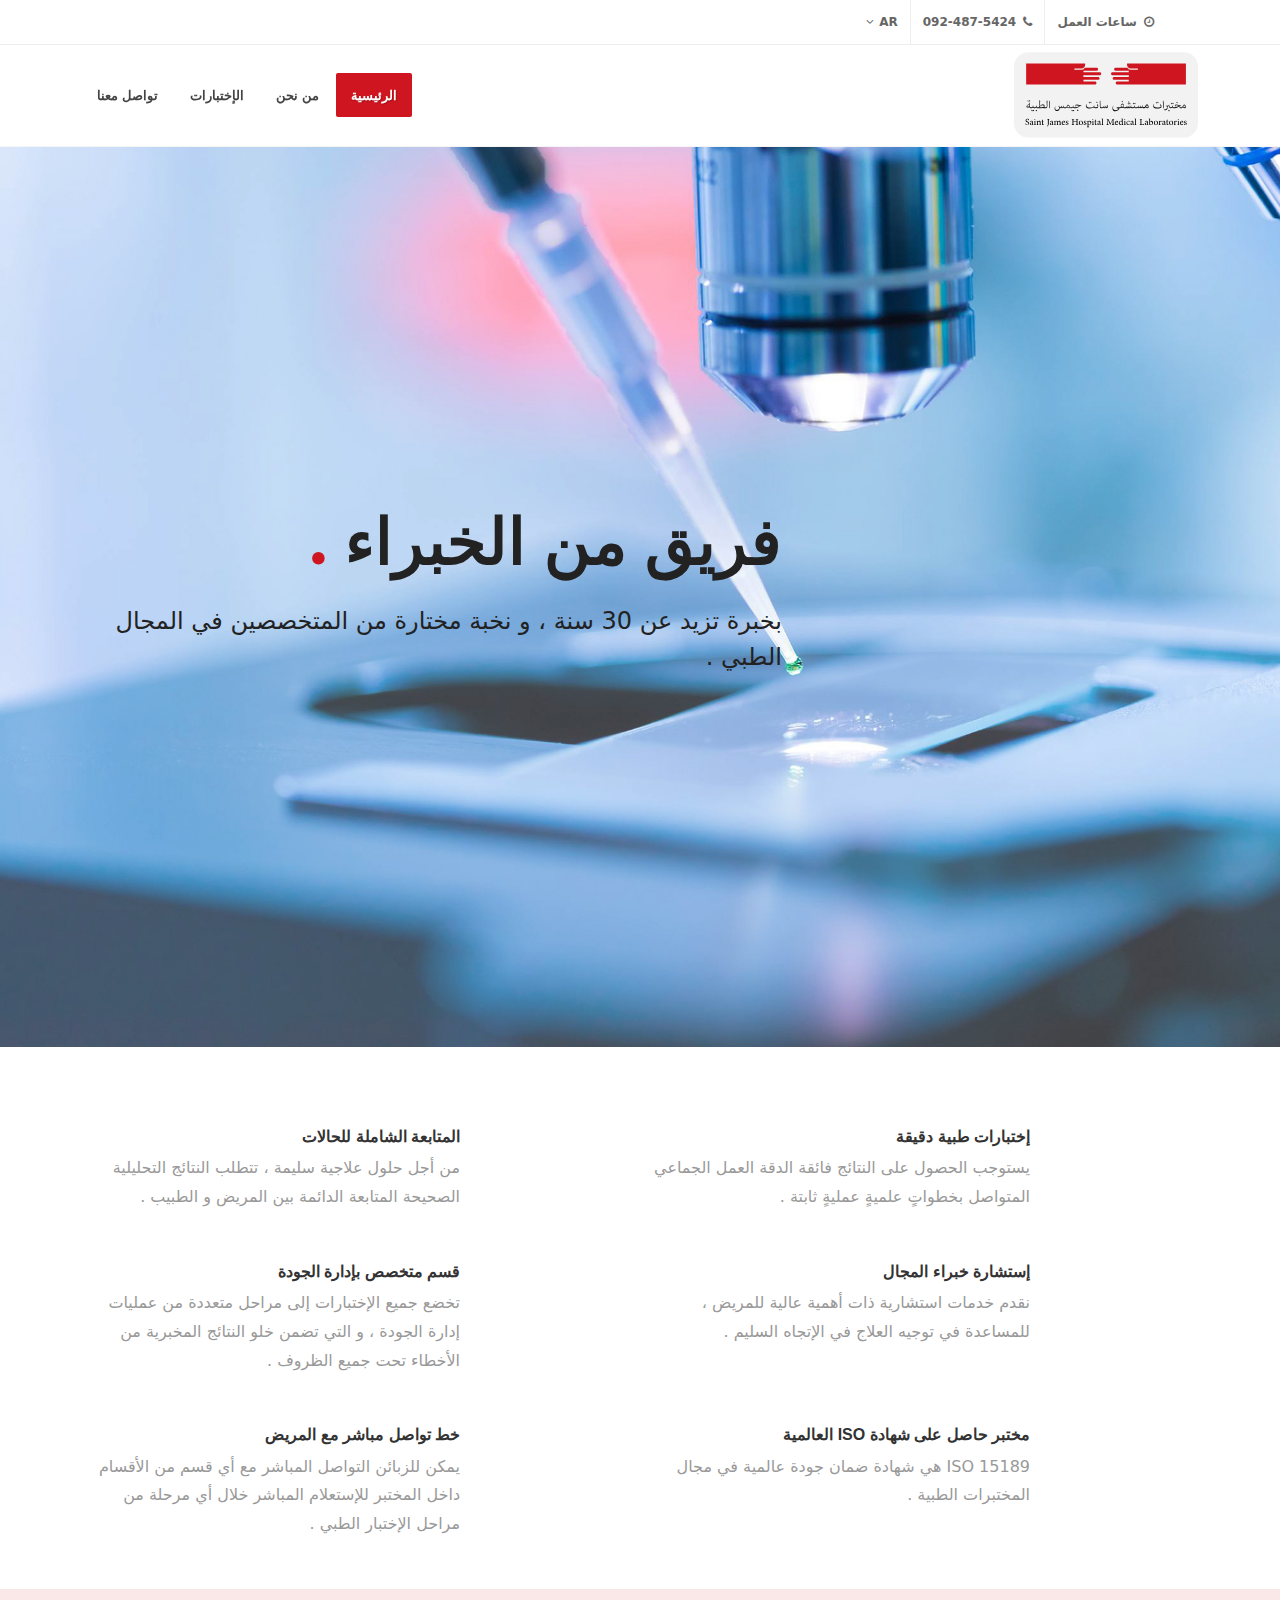
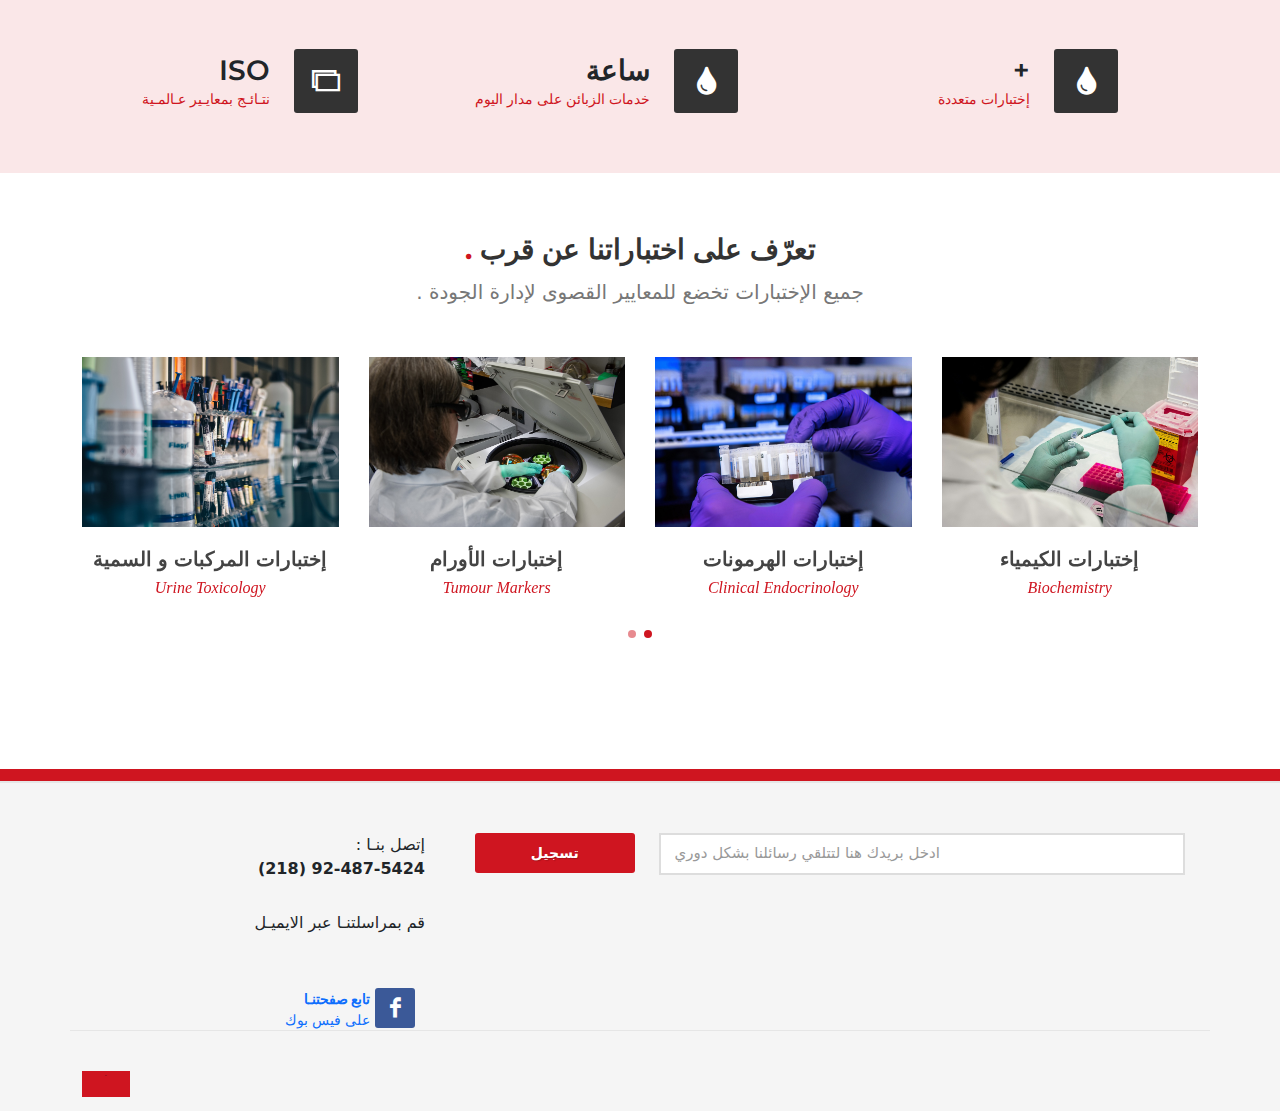
==== commit 002085a7: "Add files via upload" ====
--- a/index.html
+++ b/index.html
@@ -84,6 +84,15 @@
 									<a href="#" onclick="window.open('tel:0924875424')"><i class="icon-phone3"></i>
 										092-487-5424
 									</a>
+								</li>
+								<li class="top-links-item"><a href="#">
+										<!-- <img src="images/icons/flags/libyan-flag.svg"alt="Arabic">  -->
+										AR</a>
+									<ul class="top-links-sub-menu">
+										<li class="top-links-item"><a href="#"><a href="#"><img
+														src="images/icons/flags/british-flag.svg" alt="English"> EN</a>
+										</li>
+									</ul>
 								</li>
 								<li class="top-links-item">
 									<!-- <a href="contact.html#content" class="nott">
@@ -93,29 +102,11 @@
 									<!-- libyalab@stjhlibya.com -->
 								</li>
 							</ul>
-						</div><!-- .top-links end -->
-
-					</div>
-
-					<div class="col-12 col-md-auto">
-
-						<!-- Top Links
-						============================================= -->
-						<div class="top-links">
-							<ul class="top-links-container">
-								<li class="top-links-item"><a href="#">
-										<!-- <img src="images/icons/flags/libyan-flag.svg"alt="Arabic">  -->
-										AR</a>
-									<ul class="top-links-sub-menu">
-										<li class="top-links-item"><a href="#"><a href="#"><img
-														src="images/icons/flags/british-flag.svg" alt="English"> EN</a>
-										</li>
-									</ul>
-								</li>
-							</ul>
-						</div><!-- .top-links end -->
-
-					</div>
+						</div>
+						<!-- .top-links end -->
+
+					</div>
+
 				</div>
 
 			</div>
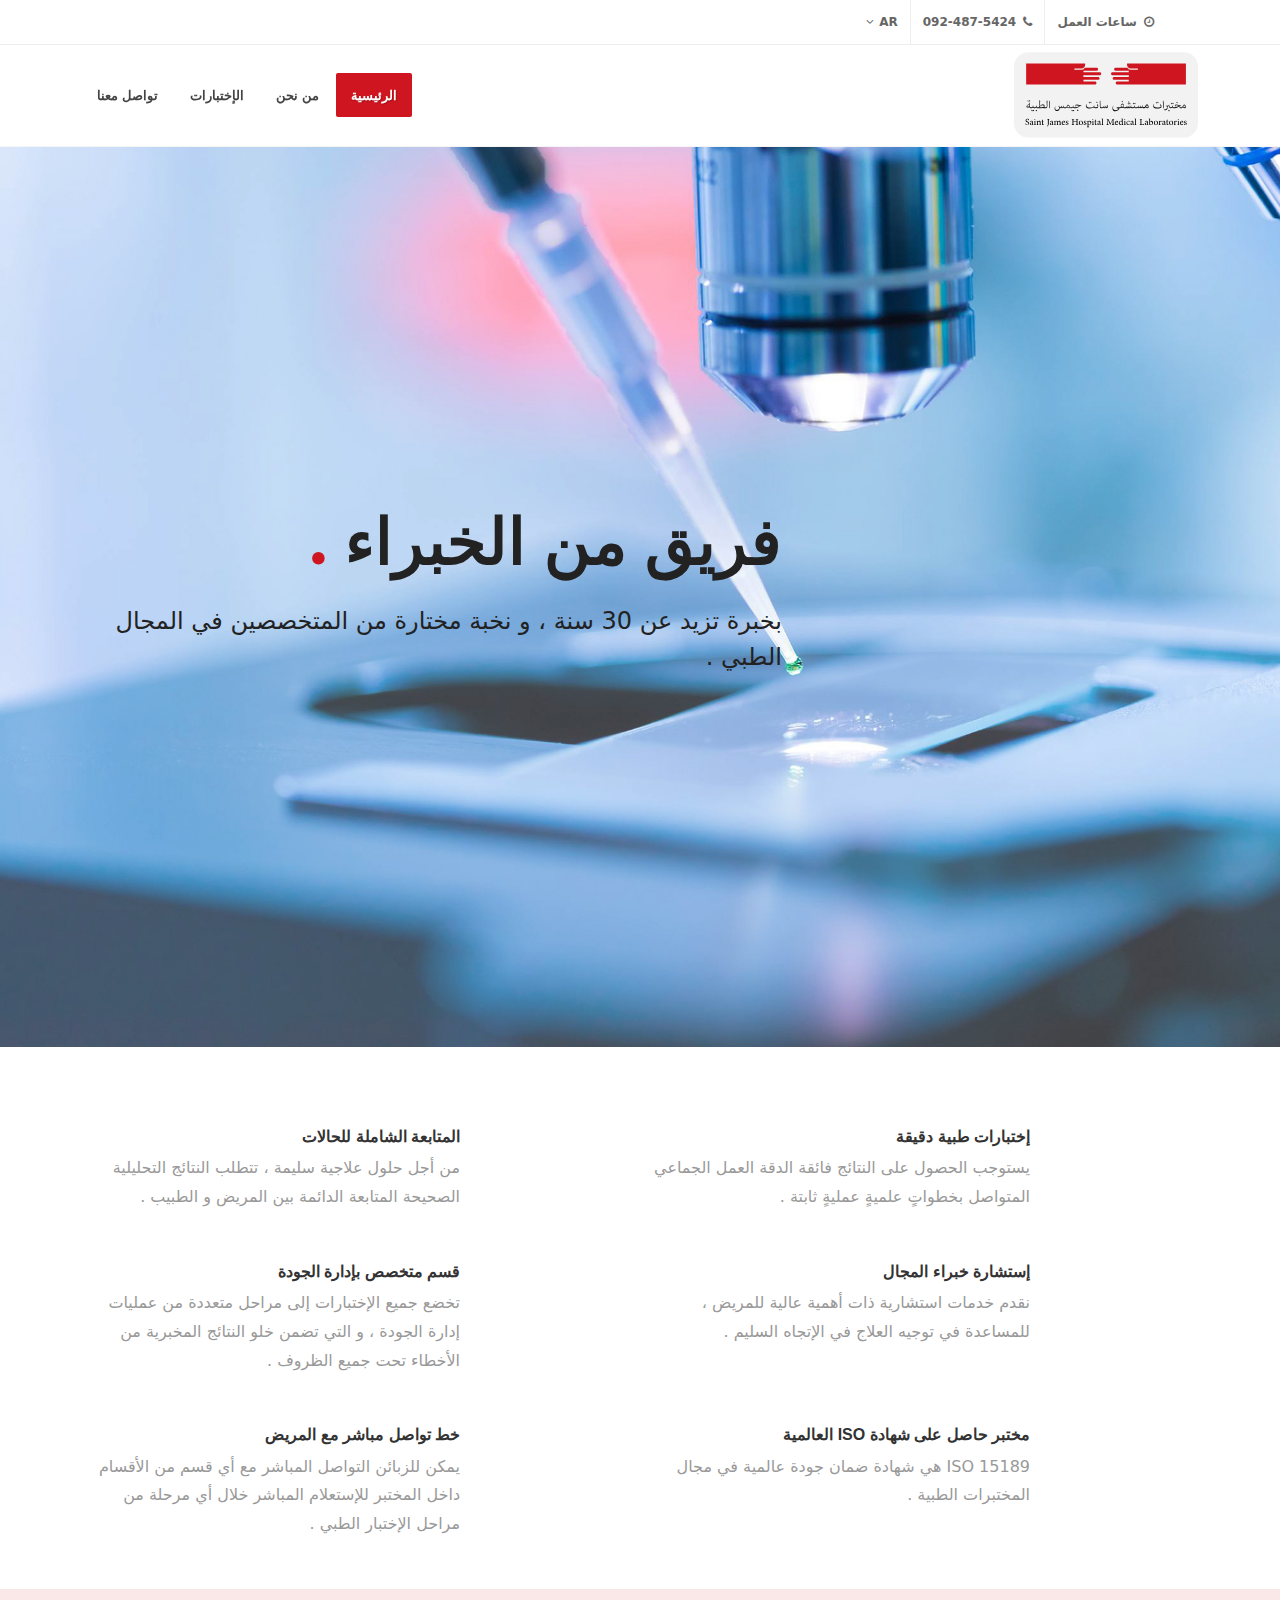
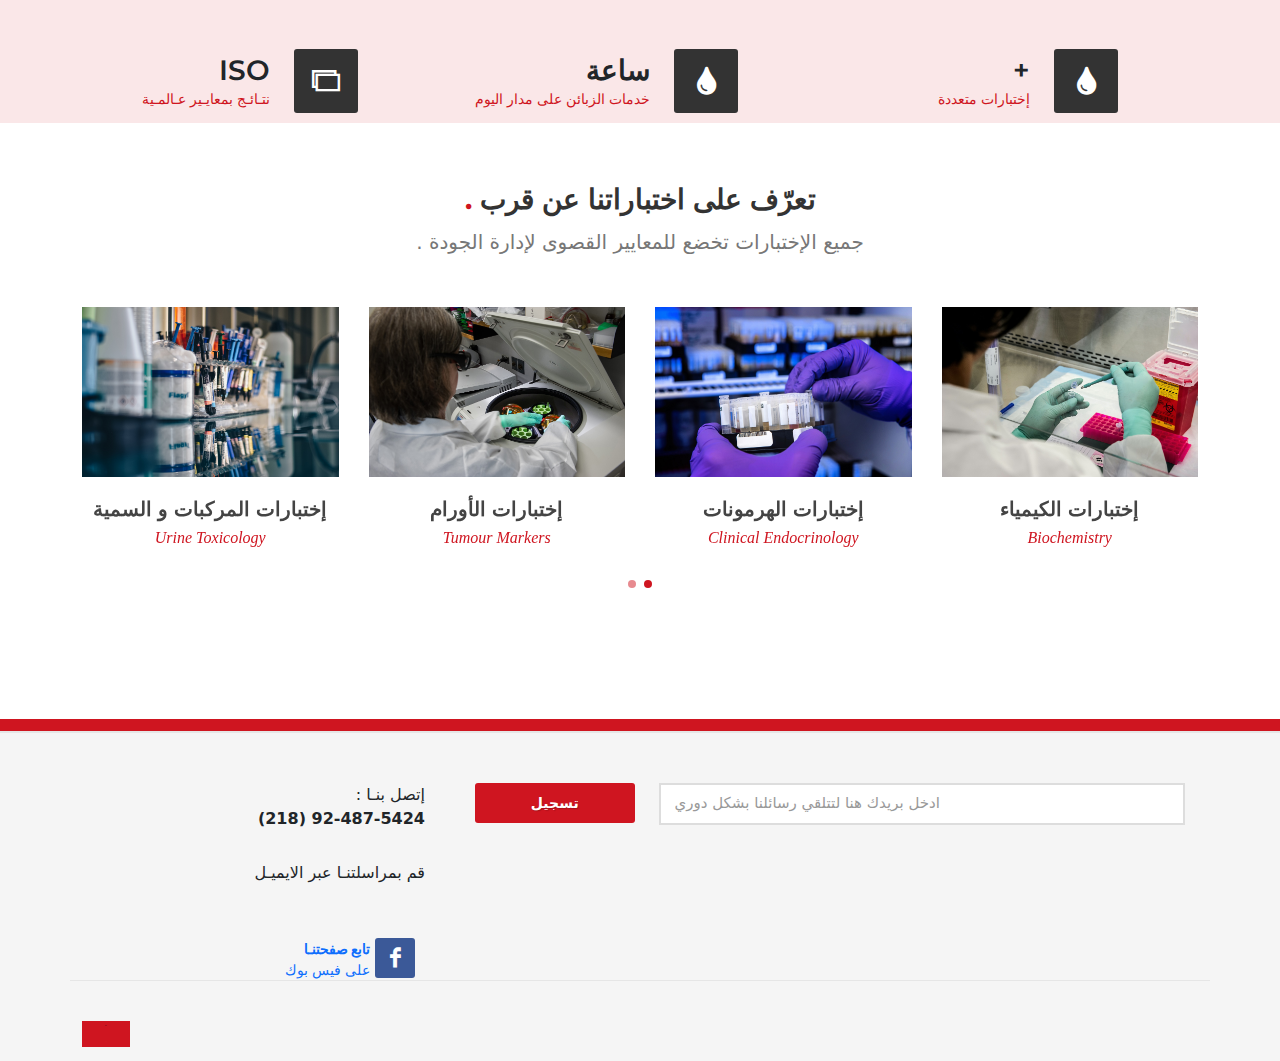
==== commit 224120eb: "Add files via upload" ====
--- a/index.html
+++ b/index.html
@@ -561,11 +561,11 @@
 						</div> -->
 
 
-				<div class="section mt-0" style="background:  rgb(207, 21, 32,0.1)">
+				<div class="section mt-0" style="background:  rgb(207, 21, 32,0.1); padding-bottom: 10px;">
 					<div class="container clearfix">
 
 						<div class="row">
-							<div class="col-lg-4 col-md-6">
+							<div class="col-lg-4 col-md-4">
 								<div class="feature-box fbox-dark fbox-rounded fbox-effect clearfix">
 									<div class="fbox-icon">
 										<a href="#"><i class="icon-tint i-alt"></i></a>
@@ -579,7 +579,7 @@
 								</div>
 							</div>
 
-							<div class="col-lg-4 col-md-6">
+							<div class="col-lg-4 col-md-4">
 								<div class="feature-box fbox-dark fbox-rounded fbox-effect clearfix">
 									<div class="fbox-icon">
 										<a href="#"><i class="icon-tint i-alt"></i></a>
@@ -593,7 +593,7 @@
 								</div>
 							</div>
 
-							<div class="col-lg-4 col-md-6">
+							<div class="col-lg-4 col-md-4">
 								<div class="feature-box fbox-dark fbox-rounded fbox-effect clearfix">
 									<div class="fbox-icon">
 										<a href="#"><i class="icon-stack i-alt"></i></a>
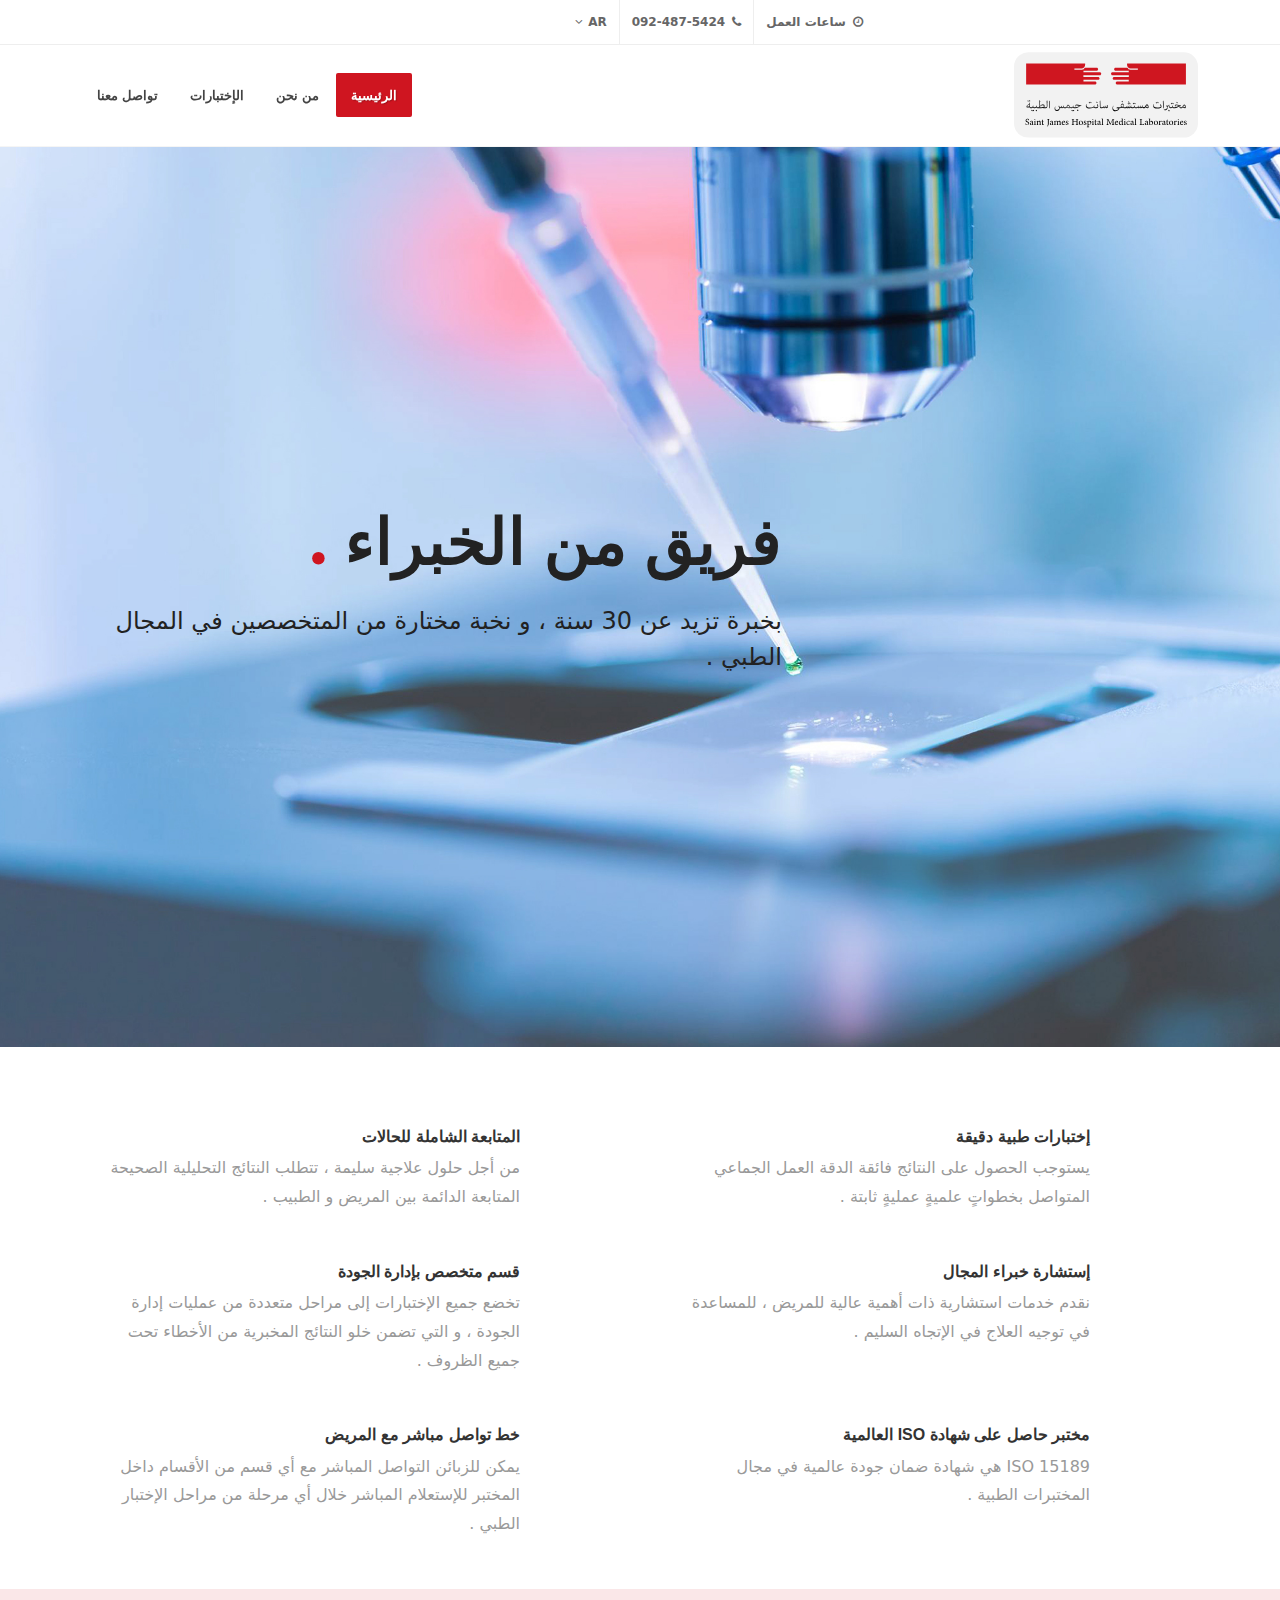
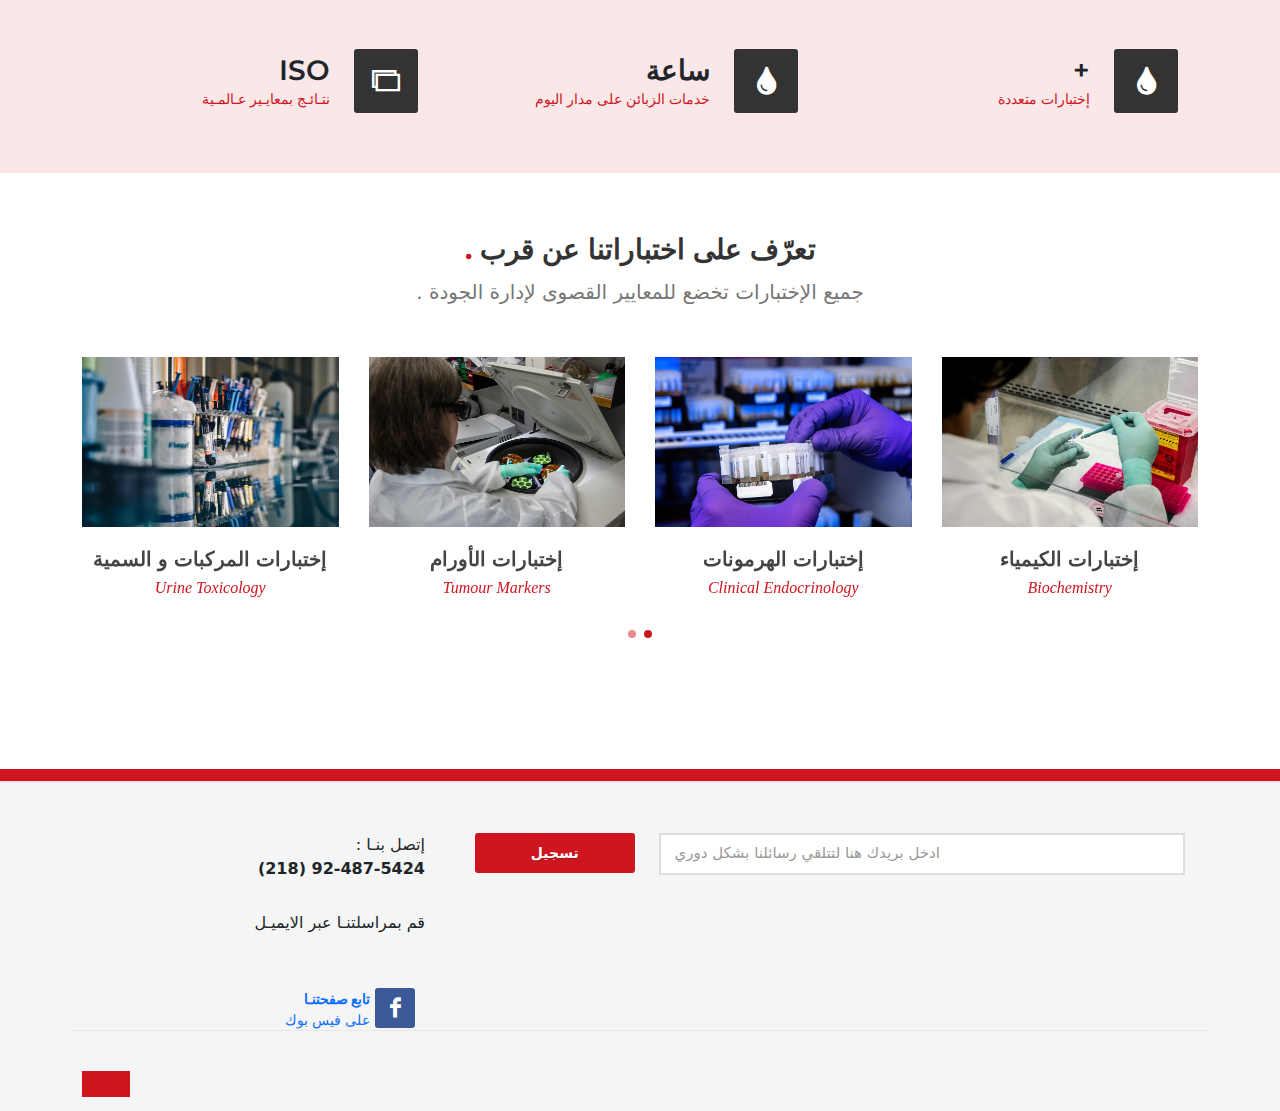
==== commit 232856fc: "Add files via upload" ====
--- a/index.html
+++ b/index.html
@@ -69,7 +69,7 @@
 
 				<div class="row justify-content-between">
 					<!-- <div class="col-12 col-md-auto d-none d-md-flex"> -->
-					<div class="col-12 col-md-auto">
+					<div class="col-10 col-md-10">
 
 						<!-- Top Links
 						============================================= -->
@@ -94,13 +94,13 @@
 										</li>
 									</ul>
 								</li>
-								<li class="top-links-item">
-									<!-- <a href="contact.html#content" class="nott">
+								<!-- <li class="top-links-item">
+									<a href="contact.html#content" class="nott">
 										<iclass="icon-envelope2"></i>
 											info@sjhml.com
-										</a> -->
-									<!-- libyalab@stjhlibya.com -->
-								</li>
+										</a>
+								</li> -->
+								<!-- libyalab@stjhlibya.com -->
 							</ul>
 						</div>
 						<!-- .top-links end -->
@@ -561,7 +561,7 @@
 						</div> -->
 
 
-				<div class="section mt-0" style="background:  rgb(207, 21, 32,0.1); padding-bottom: 10px;">
+				<div class="section mt-0 section-counters" style="background:  rgb(207, 21, 32,0.1);">
 					<div class="container clearfix">
 
 						<div class="row">
--- a/css/custom.css
+++ b/css/custom.css
@@ -104,6 +104,21 @@
   filter: sepia();
 }
 
+.feature-box {
+  padding: 0 20px 0 20px;
+}
+
 .fbox-content > h3 {
   font-family: "Segoe UI", Tahoma, Geneva, Verdana, sans-serif;
 }
+
+/* .fbox-content > p {
+  text-align: justify;
+  text-justify: inter-word;
+} */
+
+@media screen and (max-width: 768px) {
+  .section-counters {
+    padding-bottom: 10px;
+  }
+}
